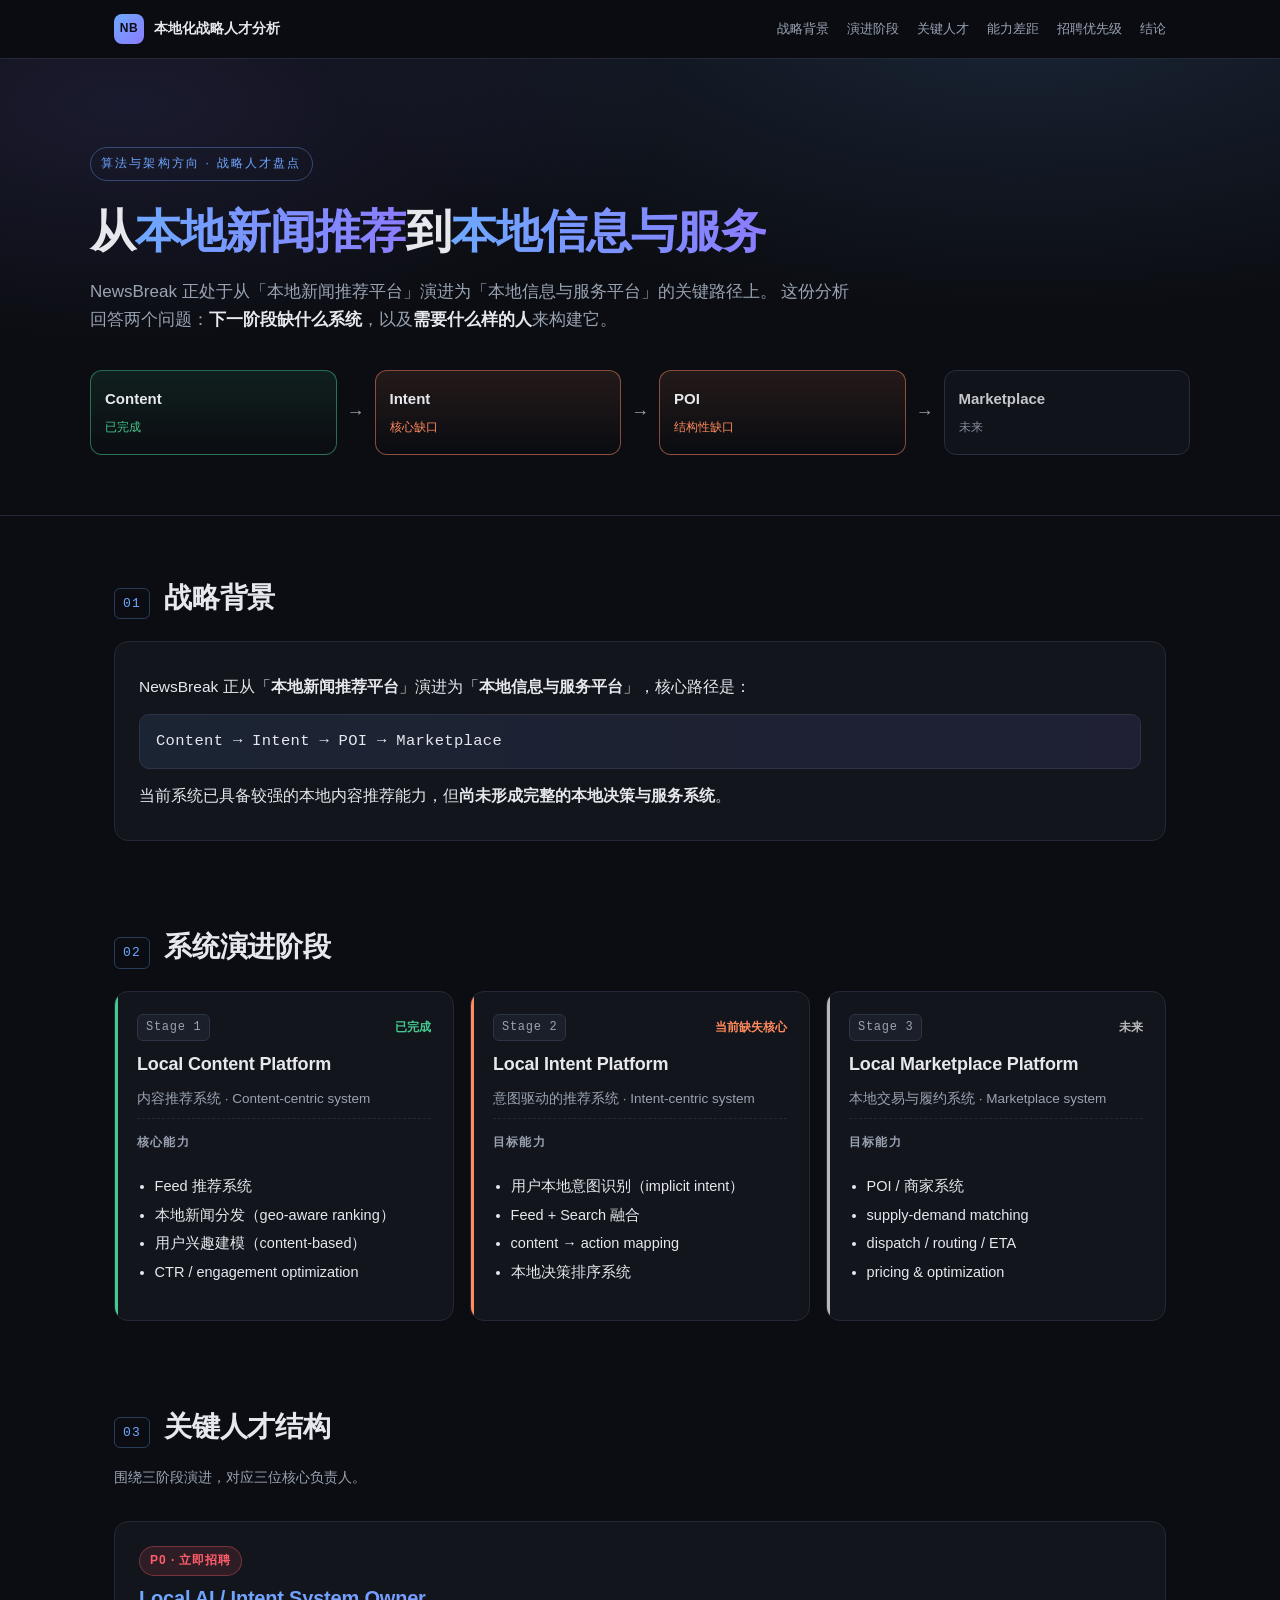
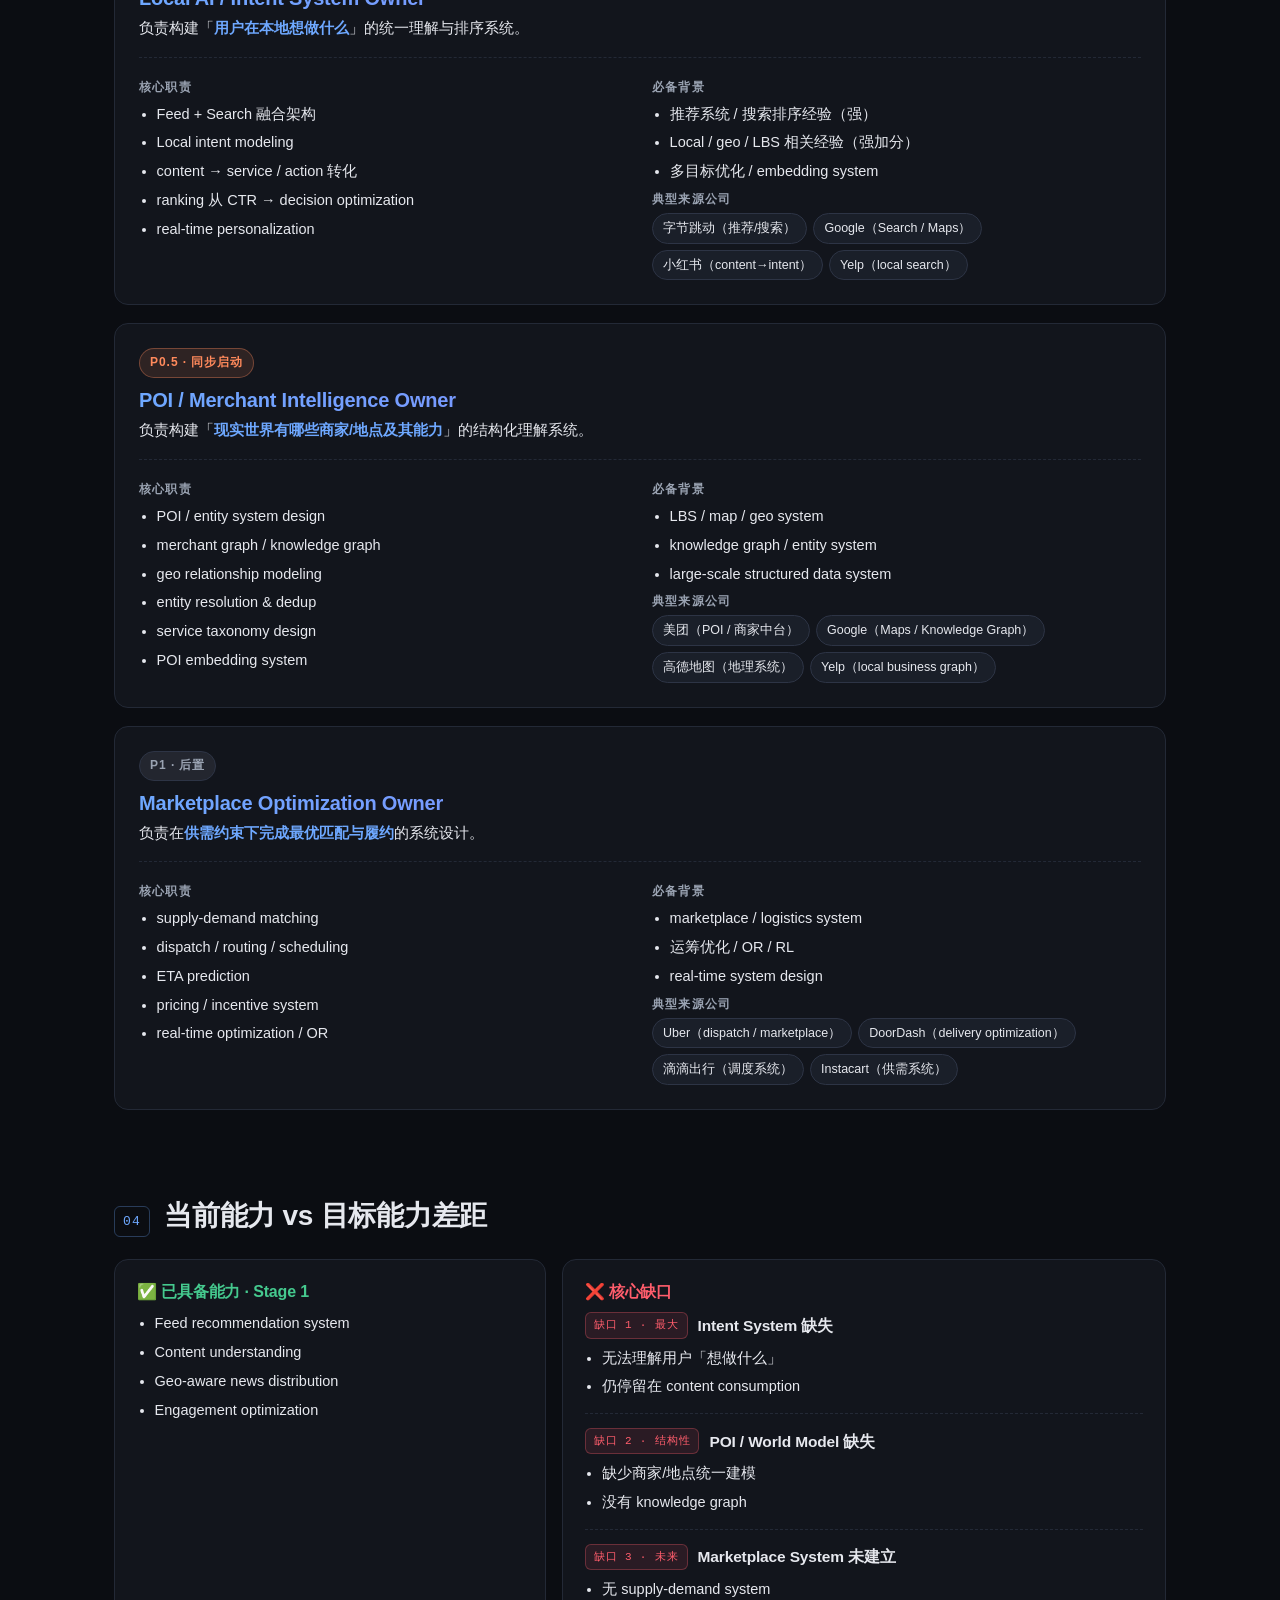
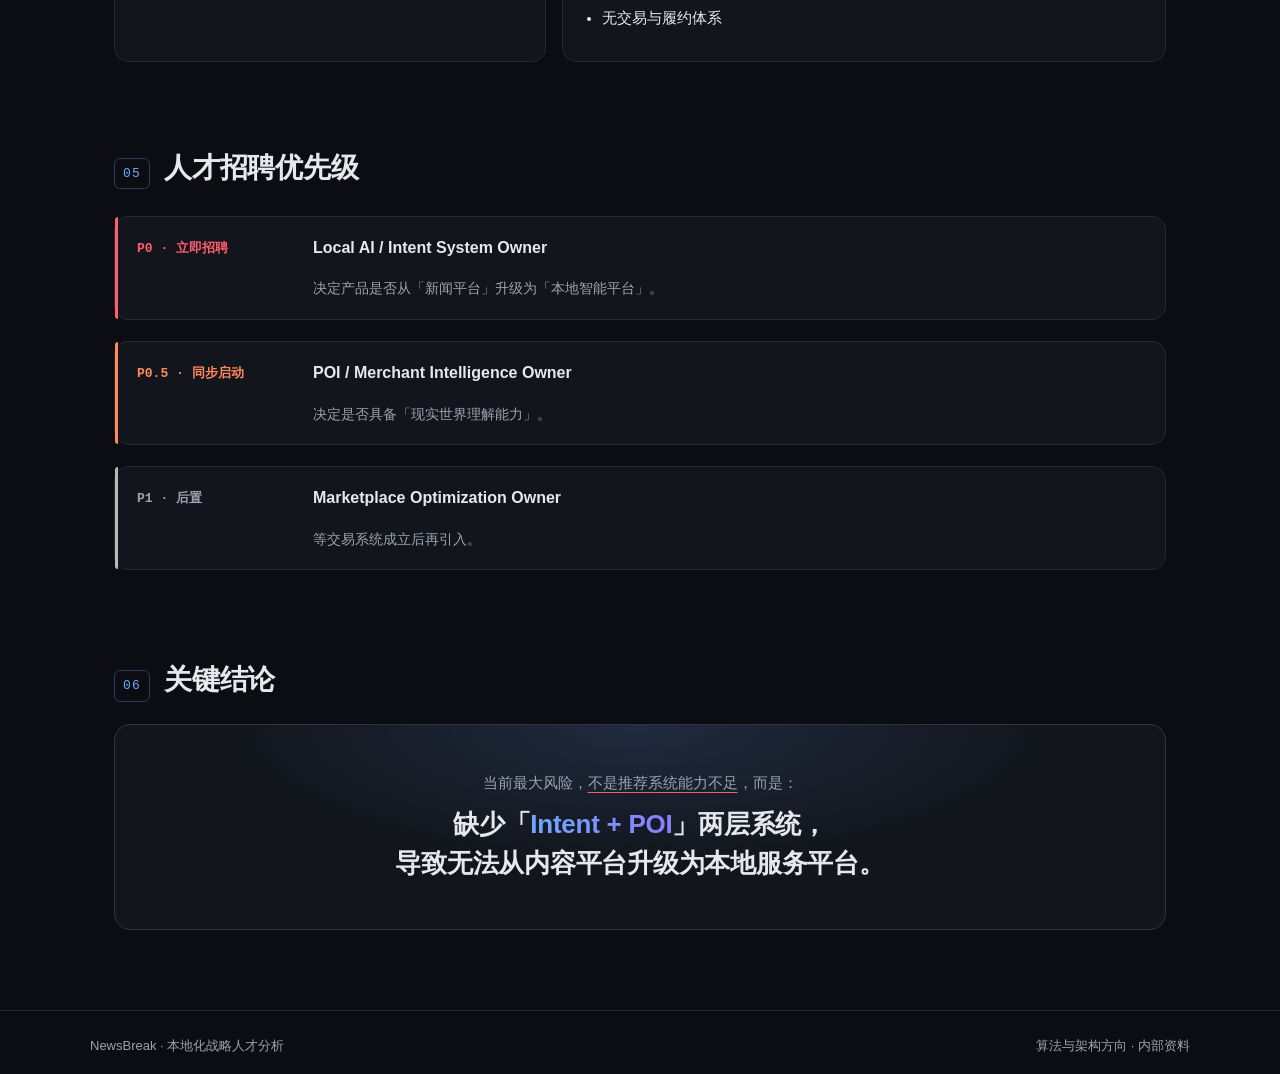
==== index.html @ 316e2579 "feat: NewsBreak 本地化战略人才分析网页 - 单页结构化展示战略背景、演进阶段、关键人才、能力差距、招聘优先级、结论 - 深色主题，响应式布局 - GitHub Actions 自动部署" ====
<!doctype html>
<html lang="zh-CN">
<head>
  <meta charset="utf-8" />
  <meta name="viewport" content="width=device-width, initial-scale=1" />
  <title>NewsBreak · 本地化战略人才分析</title>
  <meta name="description" content="NewsBreak 从本地内容平台向本地服务平台演进的战略人才分析（算法与架构方向）" />
  <link rel="stylesheet" href="./styles.css" />
</head>
<body>
  <header class="topbar">
    <div class="topbar__inner">
      <a class="brand" href="#top">
        <span class="brand__mark">NB</span>
        <span class="brand__name">本地化战略人才分析</span>
      </a>
      <nav class="nav">
        <a href="#background">战略背景</a>
        <a href="#stages">演进阶段</a>
        <a href="#roles">关键人才</a>
        <a href="#gap">能力差距</a>
        <a href="#priority">招聘优先级</a>
        <a href="#conclusion">结论</a>
      </nav>
    </div>
  </header>

  <main id="top">
    <!-- HERO -->
    <section class="hero">
      <div class="hero__inner">
        <span class="eyebrow">算法与架构方向 · 战略人才盘点</span>
        <h1>从<em>本地新闻推荐</em>到<em>本地信息与服务</em></h1>
        <p class="lede">
          NewsBreak 正处于从「本地新闻推荐平台」演进为「本地信息与服务平台」的关键路径上。
          这份分析回答两个问题：<strong>下一阶段缺什么系统</strong>，以及<strong>需要什么样的人</strong>来构建它。
        </p>

        <!-- Core path -->
        <div class="path" aria-label="核心演进路径">
          <div class="path__node done">
            <span class="path__label">Content</span>
            <span class="path__status">已完成</span>
          </div>
          <div class="path__arrow" aria-hidden="true">→</div>
          <div class="path__node gap">
            <span class="path__label">Intent</span>
            <span class="path__status">核心缺口</span>
          </div>
          <div class="path__arrow" aria-hidden="true">→</div>
          <div class="path__node gap">
            <span class="path__label">POI</span>
            <span class="path__status">结构性缺口</span>
          </div>
          <div class="path__arrow" aria-hidden="true">→</div>
          <div class="path__node future">
            <span class="path__label">Marketplace</span>
            <span class="path__status">未来</span>
          </div>
        </div>
      </div>
    </section>

    <!-- 一、战略背景 -->
    <section id="background" class="section">
      <div class="section__head">
        <span class="section__num">01</span>
        <h2>战略背景</h2>
      </div>
      <div class="card prose">
        <p>
          NewsBreak 正从「<strong>本地新闻推荐平台</strong>」演进为「<strong>本地信息与服务平台</strong>」，核心路径是：
        </p>
        <p class="callout">Content → Intent → POI → Marketplace</p>
        <p>
          当前系统已具备较强的本地内容推荐能力，但<strong>尚未形成完整的本地决策与服务系统</strong>。
        </p>
      </div>
    </section>

    <!-- 二、系统演进阶段 -->
    <section id="stages" class="section">
      <div class="section__head">
        <span class="section__num">02</span>
        <h2>系统演进阶段</h2>
      </div>

      <div class="stages">
        <article class="stage stage--done">
          <header class="stage__head">
            <span class="stage__badge">Stage 1</span>
            <span class="stage__status">已完成</span>
          </header>
          <h3>Local Content Platform</h3>
          <p class="stage__essence">内容推荐系统 · Content-centric system</p>

          <h4>核心能力</h4>
          <ul>
            <li>Feed 推荐系统</li>
            <li>本地新闻分发（geo-aware ranking）</li>
            <li>用户兴趣建模（content-based）</li>
            <li>CTR / engagement optimization</li>
          </ul>
        </article>

        <article class="stage stage--gap">
          <header class="stage__head">
            <span class="stage__badge">Stage 2</span>
            <span class="stage__status">当前缺失核心</span>
          </header>
          <h3>Local Intent Platform</h3>
          <p class="stage__essence">意图驱动的推荐系统 · Intent-centric system</p>

          <h4>目标能力</h4>
          <ul>
            <li>用户本地意图识别（implicit intent）</li>
            <li>Feed + Search 融合</li>
            <li>content → action mapping</li>
            <li>本地决策排序系统</li>
          </ul>
        </article>

        <article class="stage stage--future">
          <header class="stage__head">
            <span class="stage__badge">Stage 3</span>
            <span class="stage__status">未来</span>
          </header>
          <h3>Local Marketplace Platform</h3>
          <p class="stage__essence">本地交易与履约系统 · Marketplace system</p>

          <h4>目标能力</h4>
          <ul>
            <li>POI / 商家系统</li>
            <li>supply-demand matching</li>
            <li>dispatch / routing / ETA</li>
            <li>pricing & optimization</li>
          </ul>
        </article>
      </div>
    </section>

    <!-- 三、关键人才结构 -->
    <section id="roles" class="section">
      <div class="section__head">
        <span class="section__num">03</span>
        <h2>关键人才结构</h2>
        <p class="section__sub">围绕三阶段演进，对应三位核心负责人。</p>
      </div>

      <div class="roles">
        <!-- Role 1 -->
        <article class="role">
          <header class="role__head">
            <span class="role__tier tier-p0">P0 · 立即招聘</span>
            <h3>Local AI / Intent System Owner</h3>
            <p class="role__oneliner">
              负责构建「<strong>用户在本地想做什么</strong>」的统一理解与排序系统。
            </p>
          </header>

          <div class="role__body">
            <div class="role__col">
              <h4>核心职责</h4>
              <ul>
                <li>Feed + Search 融合架构</li>
                <li>Local intent modeling</li>
                <li>content → service / action 转化</li>
                <li>ranking 从 CTR → decision optimization</li>
                <li>real-time personalization</li>
              </ul>
            </div>
            <div class="role__col">
              <h4>必备背景</h4>
              <ul>
                <li>推荐系统 / 搜索排序经验（强）</li>
                <li>Local / geo / LBS 相关经验（强加分）</li>
                <li>多目标优化 / embedding system</li>
              </ul>

              <h4>典型来源公司</h4>
              <div class="chips">
                <span class="chip">字节跳动（推荐/搜索）</span>
                <span class="chip">Google（Search / Maps）</span>
                <span class="chip">小红书（content→intent）</span>
                <span class="chip">Yelp（local search）</span>
              </div>
            </div>
          </div>
        </article>

        <!-- Role 2 -->
        <article class="role">
          <header class="role__head">
            <span class="role__tier tier-p05">P0.5 · 同步启动</span>
            <h3>POI / Merchant Intelligence Owner</h3>
            <p class="role__oneliner">
              负责构建「<strong>现实世界有哪些商家/地点及其能力</strong>」的结构化理解系统。
            </p>
          </header>

          <div class="role__body">
            <div class="role__col">
              <h4>核心职责</h4>
              <ul>
                <li>POI / entity system design</li>
                <li>merchant graph / knowledge graph</li>
                <li>geo relationship modeling</li>
                <li>entity resolution & dedup</li>
                <li>service taxonomy design</li>
                <li>POI embedding system</li>
              </ul>
            </div>
            <div class="role__col">
              <h4>必备背景</h4>
              <ul>
                <li>LBS / map / geo system</li>
                <li>knowledge graph / entity system</li>
                <li>large-scale structured data system</li>
              </ul>

              <h4>典型来源公司</h4>
              <div class="chips">
                <span class="chip">美团（POI / 商家中台）</span>
                <span class="chip">Google（Maps / Knowledge Graph）</span>
                <span class="chip">高德地图（地理系统）</span>
                <span class="chip">Yelp（local business graph）</span>
              </div>
            </div>
          </div>
        </article>

        <!-- Role 3 -->
        <article class="role">
          <header class="role__head">
            <span class="role__tier tier-p1">P1 · 后置</span>
            <h3>Marketplace Optimization Owner</h3>
            <p class="role__oneliner">
              负责在<strong>供需约束下完成最优匹配与履约</strong>的系统设计。
            </p>
          </header>

          <div class="role__body">
            <div class="role__col">
              <h4>核心职责</h4>
              <ul>
                <li>supply-demand matching</li>
                <li>dispatch / routing / scheduling</li>
                <li>ETA prediction</li>
                <li>pricing / incentive system</li>
                <li>real-time optimization / OR</li>
              </ul>
            </div>
            <div class="role__col">
              <h4>必备背景</h4>
              <ul>
                <li>marketplace / logistics system</li>
                <li>运筹优化 / OR / RL</li>
                <li>real-time system design</li>
              </ul>

              <h4>典型来源公司</h4>
              <div class="chips">
                <span class="chip">Uber（dispatch / marketplace）</span>
                <span class="chip">DoorDash（delivery optimization）</span>
                <span class="chip">滴滴出行（调度系统）</span>
                <span class="chip">Instacart（供需系统）</span>
              </div>
            </div>
          </div>
        </article>
      </div>
    </section>

    <!-- 四、能力差距 -->
    <section id="gap" class="section">
      <div class="section__head">
        <span class="section__num">04</span>
        <h2>当前能力 vs 目标能力差距</h2>
      </div>

      <div class="gap-grid">
        <div class="gap-col gap-col--have">
          <h3>✅ 已具备能力 · Stage 1</h3>
          <ul>
            <li>Feed recommendation system</li>
            <li>Content understanding</li>
            <li>Geo-aware news distribution</li>
            <li>Engagement optimization</li>
          </ul>
        </div>

        <div class="gap-col gap-col--miss">
          <h3>❌ 核心缺口</h3>

          <div class="miss">
            <header class="miss__head">
              <span class="miss__tag">缺口 1 · 最大</span>
              <h4>Intent System 缺失</h4>
            </header>
            <ul>
              <li>无法理解用户「想做什么」</li>
              <li>仍停留在 content consumption</li>
            </ul>
          </div>

          <div class="miss">
            <header class="miss__head">
              <span class="miss__tag">缺口 2 · 结构性</span>
              <h4>POI / World Model 缺失</h4>
            </header>
            <ul>
              <li>缺少商家/地点统一建模</li>
              <li>没有 knowledge graph</li>
            </ul>
          </div>

          <div class="miss">
            <header class="miss__head">
              <span class="miss__tag">缺口 3 · 未来</span>
              <h4>Marketplace System 未建立</h4>
            </header>
            <ul>
              <li>无 supply-demand system</li>
              <li>无交易与履约体系</li>
            </ul>
          </div>
        </div>
      </div>
    </section>

    <!-- 五、招聘优先级 -->
    <section id="priority" class="section">
      <div class="section__head">
        <span class="section__num">05</span>
        <h2>人才招聘优先级</h2>
      </div>

      <ol class="priority">
        <li class="priority__item priority--p0">
          <div class="priority__tier">P0 · 立即招聘</div>
          <div class="priority__role">Local AI / Intent System Owner</div>
          <div class="priority__why">
            决定产品是否从「新闻平台」升级为「本地智能平台」。
          </div>
        </li>
        <li class="priority__item priority--p05">
          <div class="priority__tier">P0.5 · 同步启动</div>
          <div class="priority__role">POI / Merchant Intelligence Owner</div>
          <div class="priority__why">
            决定是否具备「现实世界理解能力」。
          </div>
        </li>
        <li class="priority__item priority--p1">
          <div class="priority__tier">P1 · 后置</div>
          <div class="priority__role">Marketplace Optimization Owner</div>
          <div class="priority__why">
            等交易系统成立后再引入。
          </div>
        </li>
      </ol>
    </section>

    <!-- 六、结论 -->
    <section id="conclusion" class="section">
      <div class="section__head">
        <span class="section__num">06</span>
        <h2>关键结论</h2>
      </div>

      <div class="conclusion">
        <p class="conclusion__lede">当前最大风险，<u>不是推荐系统能力不足</u>，而是：</p>
        <p class="conclusion__core">
          缺少「<strong>Intent + POI</strong>」两层系统，<br />
          导致无法从内容平台升级为本地服务平台。
        </p>
      </div>
    </section>
  </main>

  <footer class="footer">
    <div class="footer__inner">
      <span>NewsBreak · 本地化战略人才分析</span>
      <span class="footer__meta">算法与架构方向 · 内部资料</span>
    </div>
  </footer>
</body>
</html>
---- styles.css ----
/* ---------- Reset & base ---------- */
*, *::before, *::after { box-sizing: border-box; }
html { scroll-behavior: smooth; }
body {
  margin: 0;
  font-family: -apple-system, BlinkMacSystemFont, "PingFang SC", "Hiragino Sans GB",
               "Microsoft YaHei", "Segoe UI", Roboto, Helvetica, Arial, sans-serif;
  font-size: 16px;
  line-height: 1.65;
  color: #e6e8ee;
  background: #0b0d12;
  -webkit-font-smoothing: antialiased;
  text-rendering: optimizeLegibility;
}
img { max-width: 100%; }
a { color: inherit; text-decoration: none; }
ul { padding-left: 1.1rem; margin: 0.5rem 0; }
li { margin: 0.3rem 0; }
h1, h2, h3, h4 { margin: 0; line-height: 1.25; font-weight: 600; letter-spacing: -0.01em; }
p { margin: 0.6rem 0; }

:root {
  --bg: #0b0d12;
  --bg-elev: #12151c;
  --bg-elev-2: #1a1f29;
  --border: #232936;
  --border-strong: #2d3445;
  --text: #e6e8ee;
  --muted: #9aa3b2;
  --accent: #6ea8ff;       /* blue */
  --accent-2: #8b7cff;     /* purple */
  --done: #45c98e;         /* green */
  --gap: #ff8a5c;          /* orange */
  --future: #b8b8b8;       /* gray */
  --danger: #ff5d6c;
  --maxw: 1100px;
}

/* ---------- Top bar ---------- */
.topbar {
  position: sticky; top: 0; z-index: 50;
  background: rgba(11,13,18,0.85);
  backdrop-filter: saturate(160%) blur(10px);
  -webkit-backdrop-filter: saturate(160%) blur(10px);
  border-bottom: 1px solid var(--border);
}
.topbar__inner {
  max-width: var(--maxw);
  margin: 0 auto;
  padding: 14px 24px;
  display: flex; align-items: center; justify-content: space-between;
  gap: 16px;
}
.brand { display: flex; align-items: center; gap: 10px; }
.brand__mark {
  display: inline-flex; align-items: center; justify-content: center;
  width: 30px; height: 30px;
  border-radius: 8px;
  background: linear-gradient(135deg, var(--accent), var(--accent-2));
  color: #0b0d12;
  font-weight: 800; font-size: 12px;
  letter-spacing: 0.04em;
}
.brand__name { font-weight: 600; font-size: 14px; }
.nav { display: flex; gap: 18px; flex-wrap: wrap; }
.nav a {
  font-size: 13px; color: var(--muted);
  transition: color 0.15s ease;
}
.nav a:hover { color: var(--text); }

/* ---------- Hero ---------- */
.hero {
  position: relative;
  padding: 88px 24px 56px;
  background:
    radial-gradient(1200px 500px at 80% -10%, rgba(110,168,255,0.15), transparent 60%),
    radial-gradient(900px 400px at 10% 10%, rgba(139,124,255,0.12), transparent 60%);
  border-bottom: 1px solid var(--border);
}
.hero__inner { max-width: var(--maxw); margin: 0 auto; }
.eyebrow {
  display: inline-block;
  font-size: 12px; letter-spacing: 0.18em; text-transform: uppercase;
  color: var(--accent);
  padding: 6px 10px;
  border: 1px solid rgba(110,168,255,0.35);
  border-radius: 999px;
  margin-bottom: 22px;
}
.hero h1 {
  font-size: clamp(28px, 4.2vw, 46px);
  font-weight: 700;
  letter-spacing: -0.02em;
  margin-bottom: 18px;
}
.hero h1 em {
  font-style: normal;
  background: linear-gradient(90deg, var(--accent), var(--accent-2));
  -webkit-background-clip: text;
  background-clip: text;
  color: transparent;
}
.lede {
  font-size: 17px; color: var(--muted); max-width: 760px;
}
.lede strong { color: var(--text); font-weight: 600; }

/* path */
.path {
  margin-top: 36px;
  display: flex; align-items: stretch; gap: 8px;
  overflow-x: auto;
  padding-bottom: 4px;
}
.path__node {
  flex: 1 1 0; min-width: 130px;
  padding: 16px 14px;
  border-radius: 12px;
  border: 1px solid var(--border-strong);
  background: var(--bg-elev);
  display: flex; flex-direction: column; gap: 6px;
}
.path__node .path__label { font-weight: 600; font-size: 15px; }
.path__node .path__status { font-size: 12px; color: var(--muted); }
.path__node.done {
  border-color: rgba(69,201,142,0.5);
  background: linear-gradient(180deg, rgba(69,201,142,0.10), transparent);
}
.path__node.done .path__status { color: var(--done); }
.path__node.gap {
  border-color: rgba(255,138,92,0.5);
  background: linear-gradient(180deg, rgba(255,138,92,0.10), transparent);
}
.path__node.gap .path__status { color: var(--gap); }
.path__node.future {
  border-color: var(--border-strong);
  opacity: 0.85;
}
.path__arrow {
  align-self: center;
  color: var(--muted); font-size: 18px;
  padding: 0 2px;
}

/* ---------- Section shell ---------- */
.section {
  max-width: var(--maxw);
  margin: 0 auto;
  padding: 64px 24px 24px;
}
.section__head {
  display: flex; align-items: baseline; gap: 14px;
  margin-bottom: 22px;
  flex-wrap: wrap;
}
.section__num {
  font-family: ui-monospace, SFMono-Regular, Menlo, monospace;
  font-size: 13px;
  color: var(--accent);
  letter-spacing: 0.1em;
  padding: 4px 8px;
  border: 1px solid rgba(110,168,255,0.3);
  border-radius: 6px;
}
.section h2 {
  font-size: clamp(22px, 2.6vw, 28px);
}
.section__sub {
  width: 100%;
  color: var(--muted);
  font-size: 14px;
  margin-top: 4px;
}

/* ---------- Card ---------- */
.card {
  background: var(--bg-elev);
  border: 1px solid var(--border);
  border-radius: 14px;
  padding: 22px 24px;
}
.prose p { font-size: 15.5px; }
.prose strong { color: var(--text); }
.callout {
  font-family: ui-monospace, SFMono-Regular, Menlo, monospace;
  font-size: 16px;
  background: linear-gradient(90deg, rgba(110,168,255,0.10), rgba(139,124,255,0.10));
  border: 1px solid var(--border-strong);
  color: var(--text);
  padding: 14px 16px;
  border-radius: 10px;
  margin: 14px 0;
  letter-spacing: 0.02em;
}

/* ---------- Stages ---------- */
.stages {
  display: grid;
  grid-template-columns: repeat(3, 1fr);
  gap: 16px;
}
.stage {
  background: var(--bg-elev);
  border: 1px solid var(--border);
  border-radius: 14px;
  padding: 22px;
  display: flex; flex-direction: column; gap: 12px;
  position: relative;
  overflow: hidden;
}
.stage::before {
  content: ""; position: absolute; left: 0; top: 0; bottom: 0; width: 3px;
  background: var(--border-strong);
}
.stage--done::before { background: var(--done); }
.stage--gap::before  { background: var(--gap); }
.stage--future::before { background: var(--future); }

.stage__head {
  display: flex; justify-content: space-between; align-items: center;
}
.stage__badge {
  font-size: 12px;
  font-family: ui-monospace, SFMono-Regular, Menlo, monospace;
  padding: 3px 8px;
  border-radius: 6px;
  background: var(--bg-elev-2);
  border: 1px solid var(--border-strong);
  color: var(--muted);
  letter-spacing: 0.06em;
}
.stage__status {
  font-size: 12px; font-weight: 600;
}
.stage--done .stage__status   { color: var(--done); }
.stage--gap  .stage__status   { color: var(--gap); }
.stage--future .stage__status { color: var(--future); }

.stage h3 { font-size: 18px; }
.stage__essence {
  color: var(--muted); font-size: 13.5px; margin: 0;
  padding-bottom: 8px;
  border-bottom: 1px dashed var(--border);
}
.stage h4 {
  font-size: 12px; text-transform: uppercase; letter-spacing: 0.1em;
  color: var(--muted); margin-top: 4px;
}
.stage ul { font-size: 14.5px; }

/* ---------- Roles ---------- */
.roles { display: flex; flex-direction: column; gap: 18px; }
.role {
  background: var(--bg-elev);
  border: 1px solid var(--border);
  border-radius: 14px;
  padding: 24px;
}
.role__head { margin-bottom: 16px; }
.role__tier {
  display: inline-block;
  font-size: 12px; letter-spacing: 0.08em;
  padding: 4px 10px;
  border-radius: 999px;
  font-weight: 600;
  margin-bottom: 10px;
}
.tier-p0  { background: rgba(255,93,108,0.12); color: var(--danger); border: 1px solid rgba(255,93,108,0.35); }
.tier-p05 { background: rgba(255,138,92,0.12); color: var(--gap); border: 1px solid rgba(255,138,92,0.35); }
.tier-p1  { background: rgba(154,163,178,0.12); color: var(--muted); border: 1px solid var(--border-strong); }

.role h3 {
  font-size: 20px;
  background: linear-gradient(90deg, var(--accent), var(--accent-2));
  -webkit-background-clip: text;
  background-clip: text;
  color: transparent;
  margin-bottom: 6px;
}
.role__oneliner { color: var(--text); font-size: 14.5px; margin: 0; }
.role__oneliner strong { color: var(--accent); }
.role__body {
  display: grid;
  grid-template-columns: 1fr 1fr;
  gap: 24px;
  margin-top: 14px;
  padding-top: 16px;
  border-top: 1px dashed var(--border);
}
.role__col h4 {
  font-size: 12px; text-transform: uppercase; letter-spacing: 0.1em;
  color: var(--muted);
  margin: 6px 0 6px;
}
.role__col h4 + h4 { margin-top: 16px; }
.role__col ul { font-size: 14.5px; }
.chips { display: flex; flex-wrap: wrap; gap: 6px; margin-top: 4px; }
.chip {
  font-size: 12.5px;
  padding: 4px 10px;
  border-radius: 999px;
  background: var(--bg-elev-2);
  border: 1px solid var(--border-strong);
  color: var(--text);
}

/* ---------- Gap ---------- */
.gap-grid {
  display: grid;
  grid-template-columns: 1fr 1.4fr;
  gap: 16px;
}
.gap-col {
  background: var(--bg-elev);
  border: 1px solid var(--border);
  border-radius: 14px;
  padding: 22px;
}
.gap-col h3 { font-size: 16px; margin-bottom: 10px; }
.gap-col--have h3 { color: var(--done); }
.gap-col--miss h3 { color: var(--danger); }
.gap-col ul { font-size: 14.5px; }

.miss + .miss { margin-top: 14px; padding-top: 14px; border-top: 1px dashed var(--border); }
.miss__head { display: flex; align-items: center; gap: 10px; margin-bottom: 4px; }
.miss__tag {
  font-size: 11px; letter-spacing: 0.08em;
  padding: 3px 8px;
  border-radius: 6px;
  background: rgba(255,93,108,0.10);
  color: var(--danger);
  border: 1px solid rgba(255,93,108,0.3);
  font-family: ui-monospace, SFMono-Regular, Menlo, monospace;
}
.miss h4 { font-size: 15.5px; }

/* ---------- Priority ---------- */
.priority {
  list-style: none;
  padding: 0; margin: 0;
  display: flex; flex-direction: column; gap: 12px;
}
.priority__item {
  background: var(--bg-elev);
  border: 1px solid var(--border);
  border-radius: 14px;
  padding: 18px 22px;
  display: grid;
  grid-template-columns: 160px 1fr;
  gap: 16px;
  align-items: center;
  position: relative;
}
.priority__item::before {
  content: ""; position: absolute; left: 0; top: 0; bottom: 0; width: 3px;
  border-radius: 14px 0 0 14px;
}
.priority--p0::before  { background: var(--danger); }
.priority--p05::before { background: var(--gap); }
.priority--p1::before  { background: var(--future); }

.priority__tier {
  font-family: ui-monospace, SFMono-Regular, Menlo, monospace;
  font-size: 13px;
  font-weight: 600;
}
.priority--p0  .priority__tier { color: var(--danger); }
.priority--p05 .priority__tier { color: var(--gap); }
.priority--p1  .priority__tier { color: var(--muted); }

.priority__role { font-size: 16px; font-weight: 600; }
.priority__why { font-size: 14px; color: var(--muted); grid-column: 2 / -1; }

/* ---------- Conclusion ---------- */
.conclusion {
  position: relative;
  background:
    radial-gradient(600px 200px at 50% 0%, rgba(110,168,255,0.15), transparent 70%),
    var(--bg-elev);
  border: 1px solid var(--border-strong);
  border-radius: 16px;
  padding: 36px 28px;
  text-align: center;
}
.conclusion__lede { color: var(--muted); font-size: 15px; }
.conclusion__lede u { text-decoration-color: var(--danger); text-underline-offset: 4px; }
.conclusion__core {
  font-size: clamp(20px, 2.6vw, 26px);
  font-weight: 700;
  line-height: 1.5;
  margin-top: 10px;
  letter-spacing: -0.01em;
}
.conclusion__core strong {
  background: linear-gradient(90deg, var(--accent), var(--accent-2));
  -webkit-background-clip: text;
  background-clip: text;
  color: transparent;
}

/* ---------- Footer ---------- */
.footer {
  border-top: 1px solid var(--border);
  margin-top: 56px;
  padding: 24px;
  color: var(--muted);
  font-size: 13px;
}
.footer__inner {
  max-width: var(--maxw); margin: 0 auto;
  display: flex; justify-content: space-between; flex-wrap: wrap; gap: 10px;
}

/* ---------- Responsive ---------- */
@media (max-width: 900px) {
  .stages { grid-template-columns: 1fr; }
  .role__body { grid-template-columns: 1fr; }
  .gap-grid { grid-template-columns: 1fr; }
  .priority__item { grid-template-columns: 1fr; }
  .priority__why { grid-column: 1 / -1; }
  .nav { display: none; }
  .hero { padding-top: 56px; }
}

@media (max-width: 600px) {
  .topbar__inner { padding: 12px 16px; }
  .hero { padding-left: 16px; padding-right: 16px; }
  .section { padding-left: 16px; padding-right: 16px; }
  .path { gap: 6px; }
  .path__node { min-width: 110px; padding: 12px 10px; }
  .path__arrow { font-size: 14px; }
}
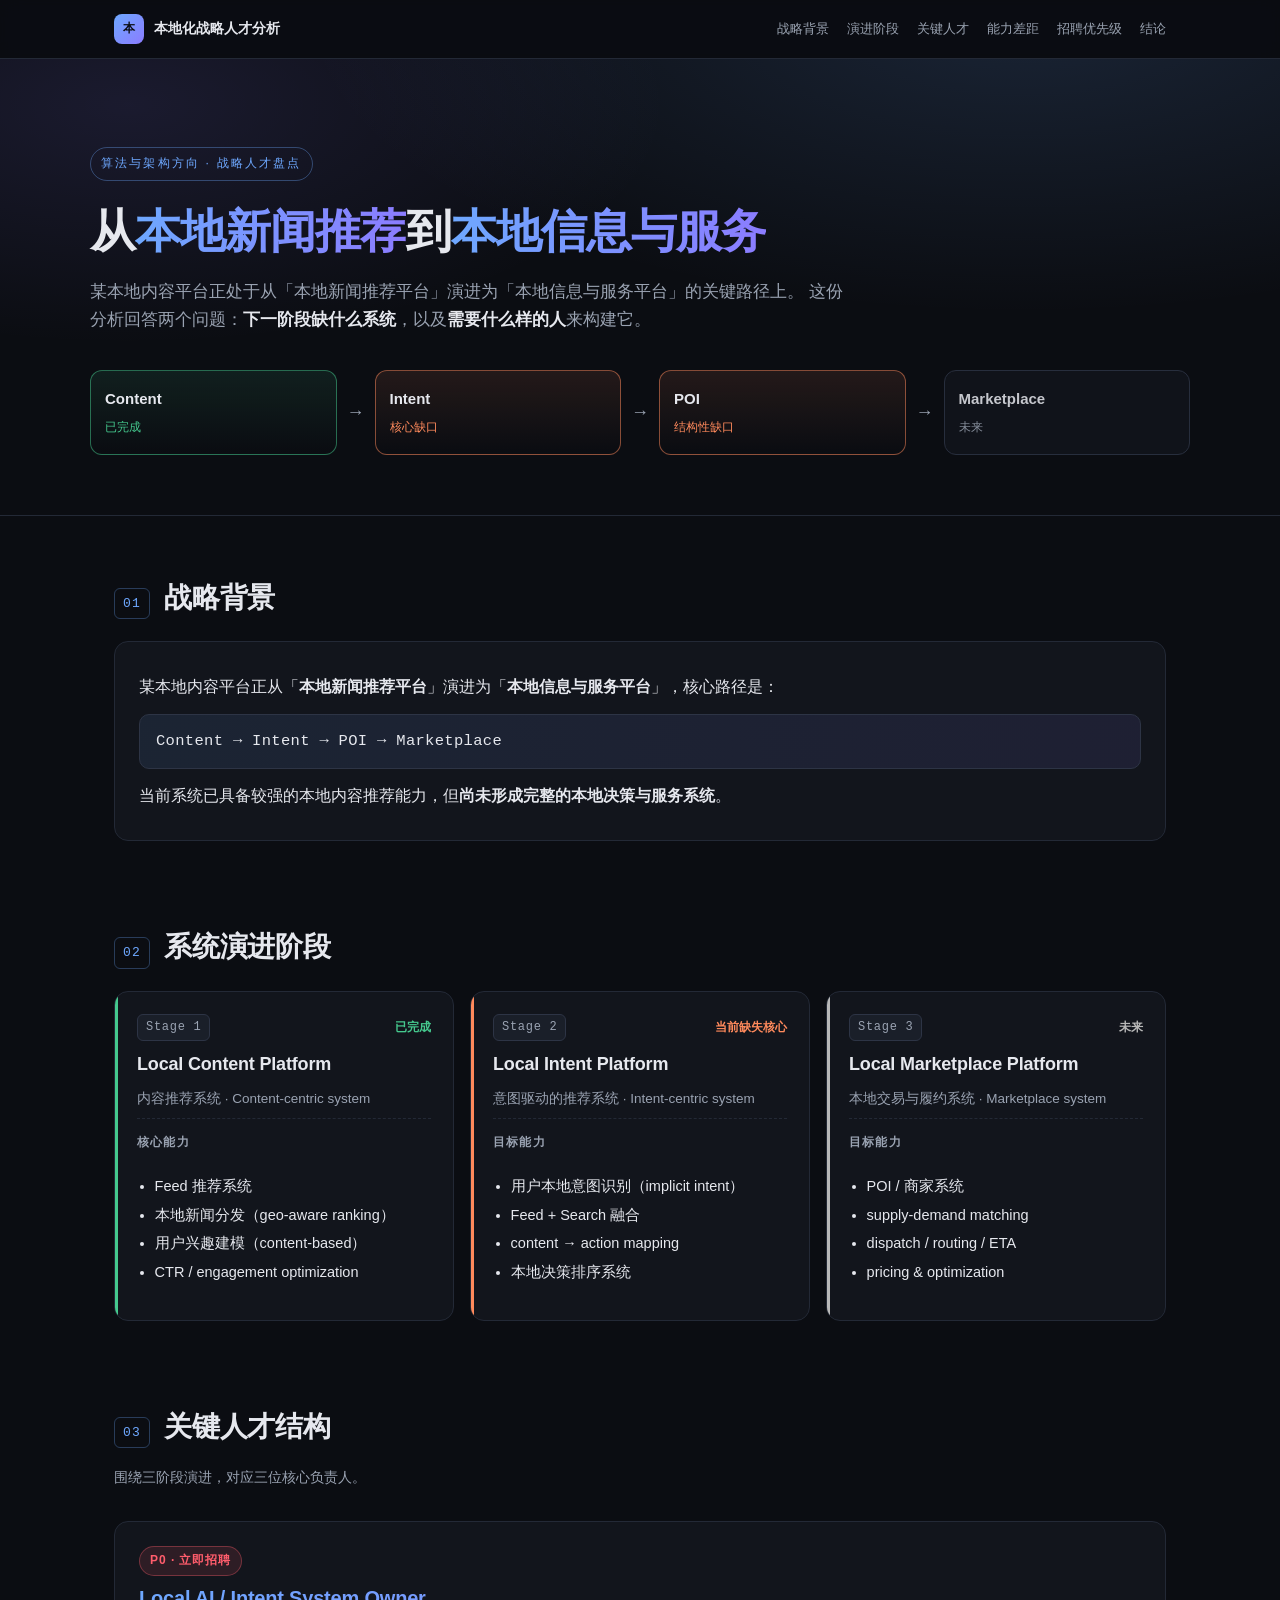
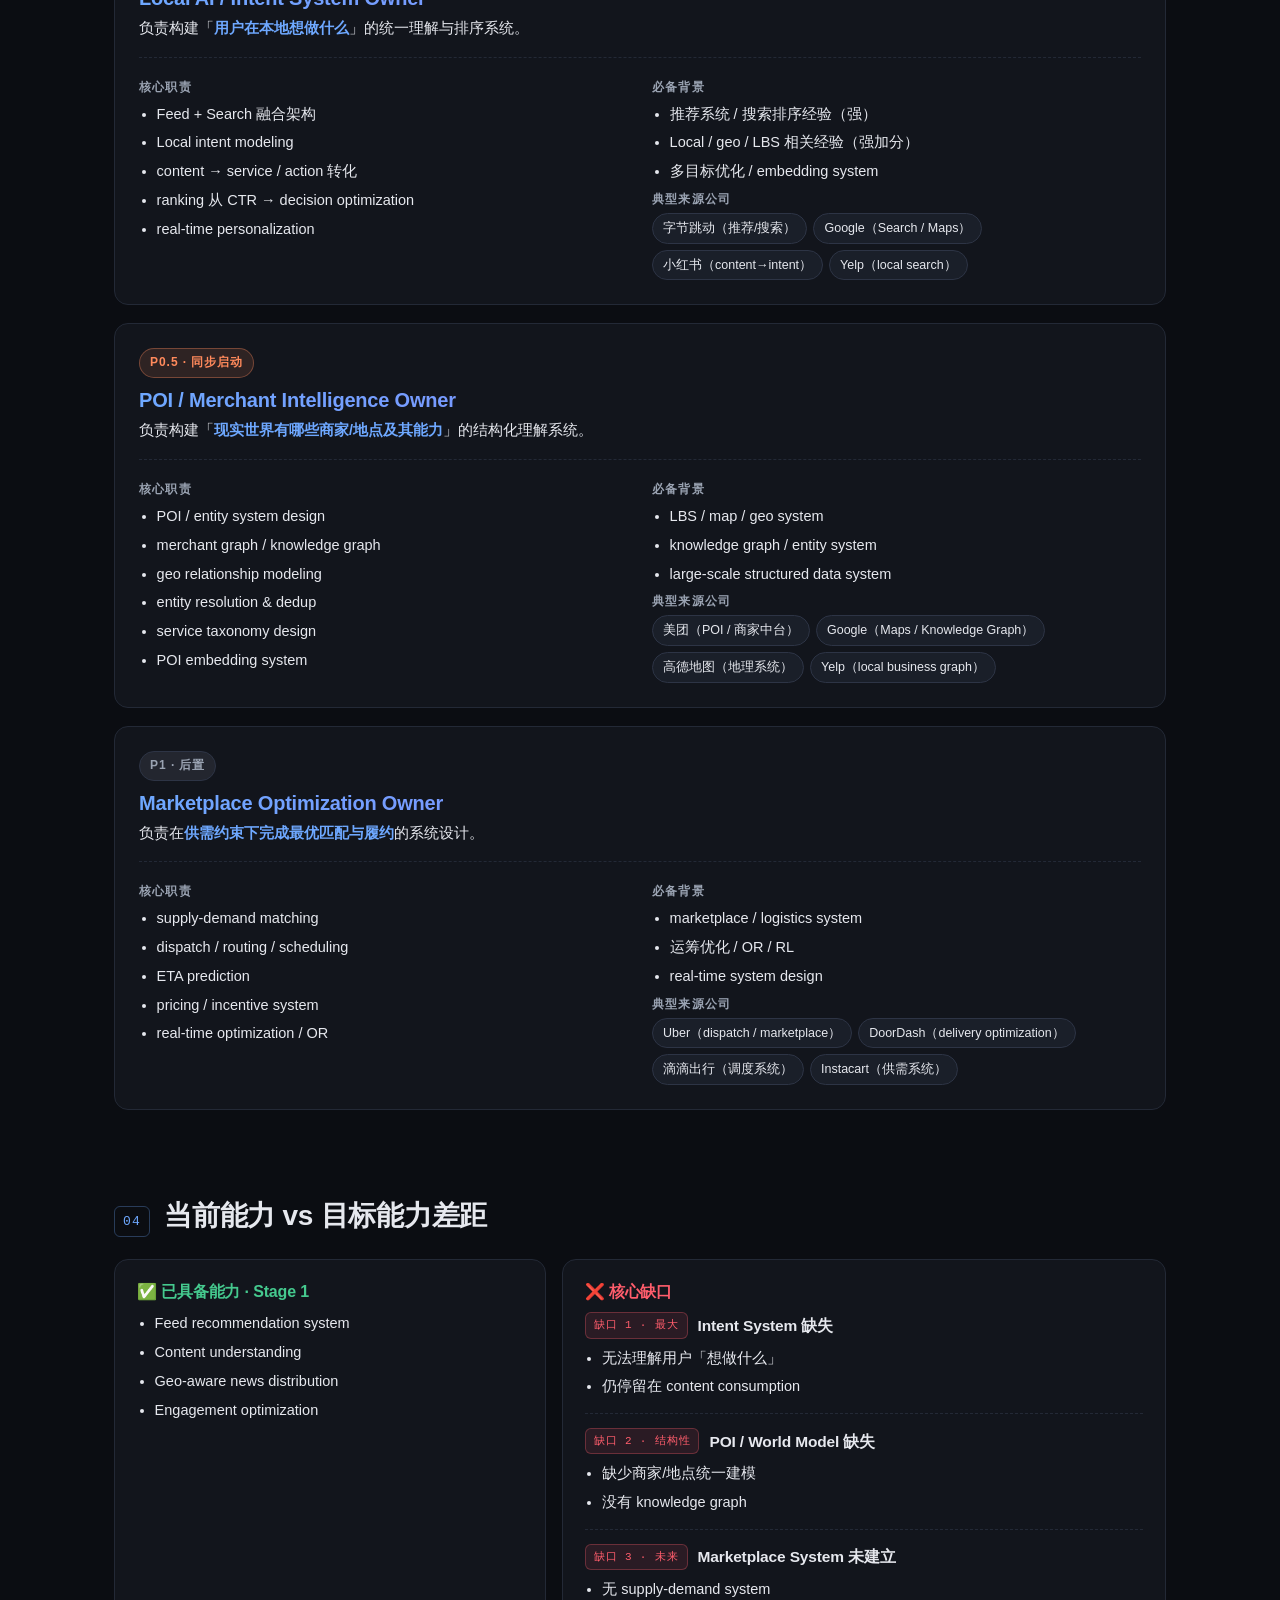
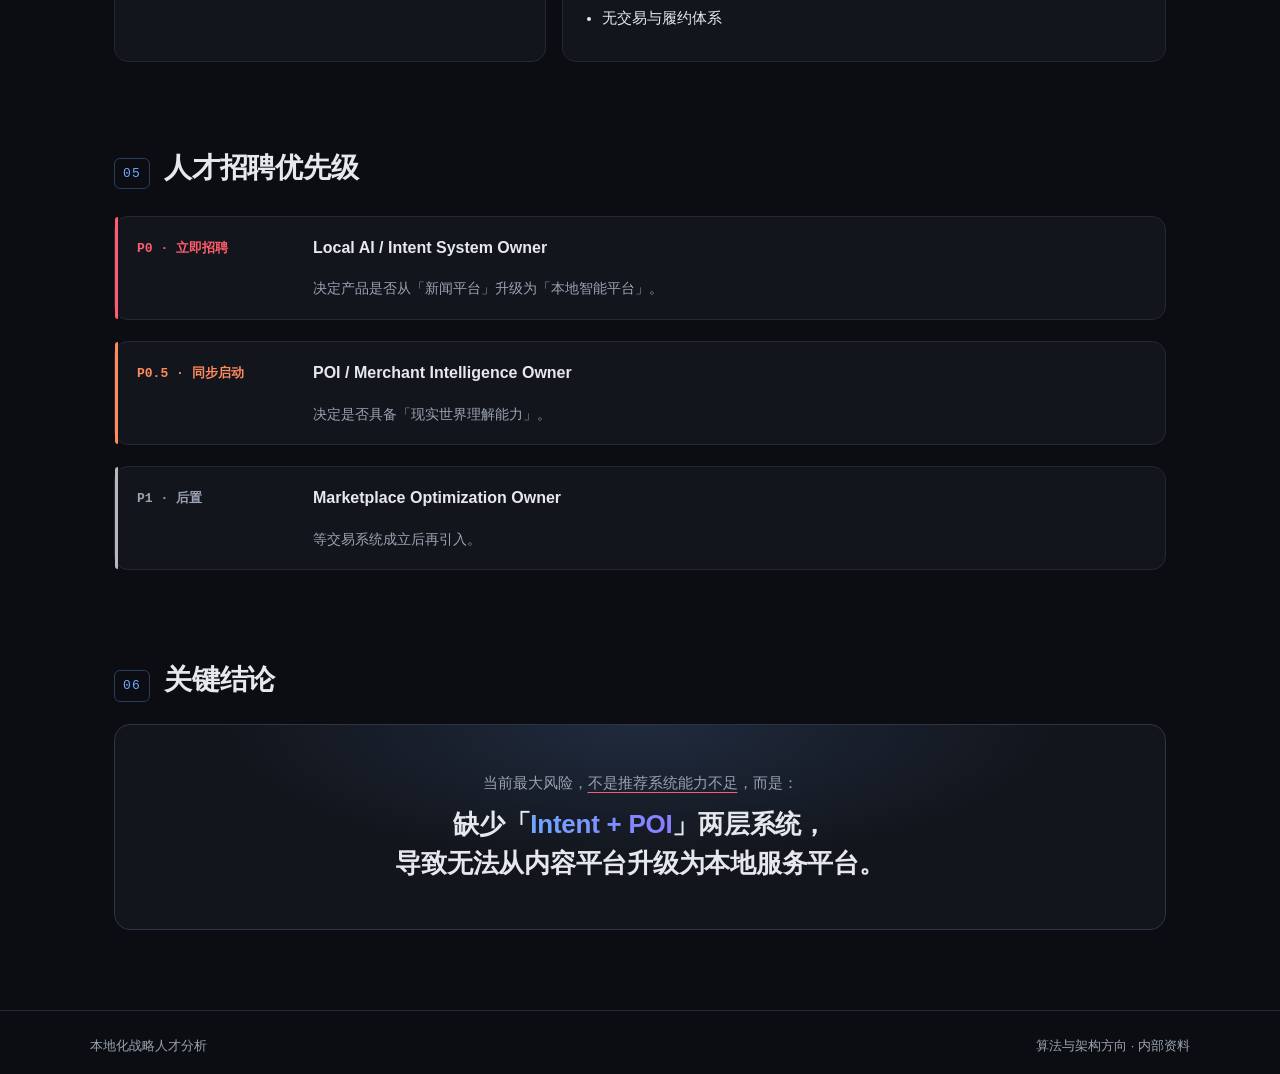
==== commit e8c8d8aa: "chore: 脱敏 — 移除公司名引用 Co-Authored-By: Claude Opus 4.7 (1M context) <noreply@anthropic.com>" ====
--- a/index.html
+++ b/index.html
@@ -3,15 +3,15 @@
 <head>
   <meta charset="utf-8" />
   <meta name="viewport" content="width=device-width, initial-scale=1" />
-  <title>NewsBreak · 本地化战略人才分析</title>
-  <meta name="description" content="NewsBreak 从本地内容平台向本地服务平台演进的战略人才分析（算法与架构方向）" />
+  <title>本地化战略人才分析</title>
+  <meta name="description" content="本地内容平台向本地服务平台演进的战略人才分析（算法与架构方向）" />
   <link rel="stylesheet" href="./styles.css" />
 </head>
 <body>
   <header class="topbar">
     <div class="topbar__inner">
       <a class="brand" href="#top">
-        <span class="brand__mark">NB</span>
+        <span class="brand__mark">本</span>
         <span class="brand__name">本地化战略人才分析</span>
       </a>
       <nav class="nav">
@@ -32,7 +32,7 @@
         <span class="eyebrow">算法与架构方向 · 战略人才盘点</span>
         <h1>从<em>本地新闻推荐</em>到<em>本地信息与服务</em></h1>
         <p class="lede">
-          NewsBreak 正处于从「本地新闻推荐平台」演进为「本地信息与服务平台」的关键路径上。
+          某本地内容平台正处于从「本地新闻推荐平台」演进为「本地信息与服务平台」的关键路径上。
           这份分析回答两个问题：<strong>下一阶段缺什么系统</strong>，以及<strong>需要什么样的人</strong>来构建它。
         </p>
 
@@ -69,7 +69,7 @@
       </div>
       <div class="card prose">
         <p>
-          NewsBreak 正从「<strong>本地新闻推荐平台</strong>」演进为「<strong>本地信息与服务平台</strong>」，核心路径是：
+          某本地内容平台正从「<strong>本地新闻推荐平台</strong>」演进为「<strong>本地信息与服务平台</strong>」，核心路径是：
         </p>
         <p class="callout">Content → Intent → POI → Marketplace</p>
         <p>
@@ -379,7 +379,7 @@
 
   <footer class="footer">
     <div class="footer__inner">
-      <span>NewsBreak · 本地化战略人才分析</span>
+      <span>本地化战略人才分析</span>
       <span class="footer__meta">算法与架构方向 · 内部资料</span>
     </div>
   </footer>
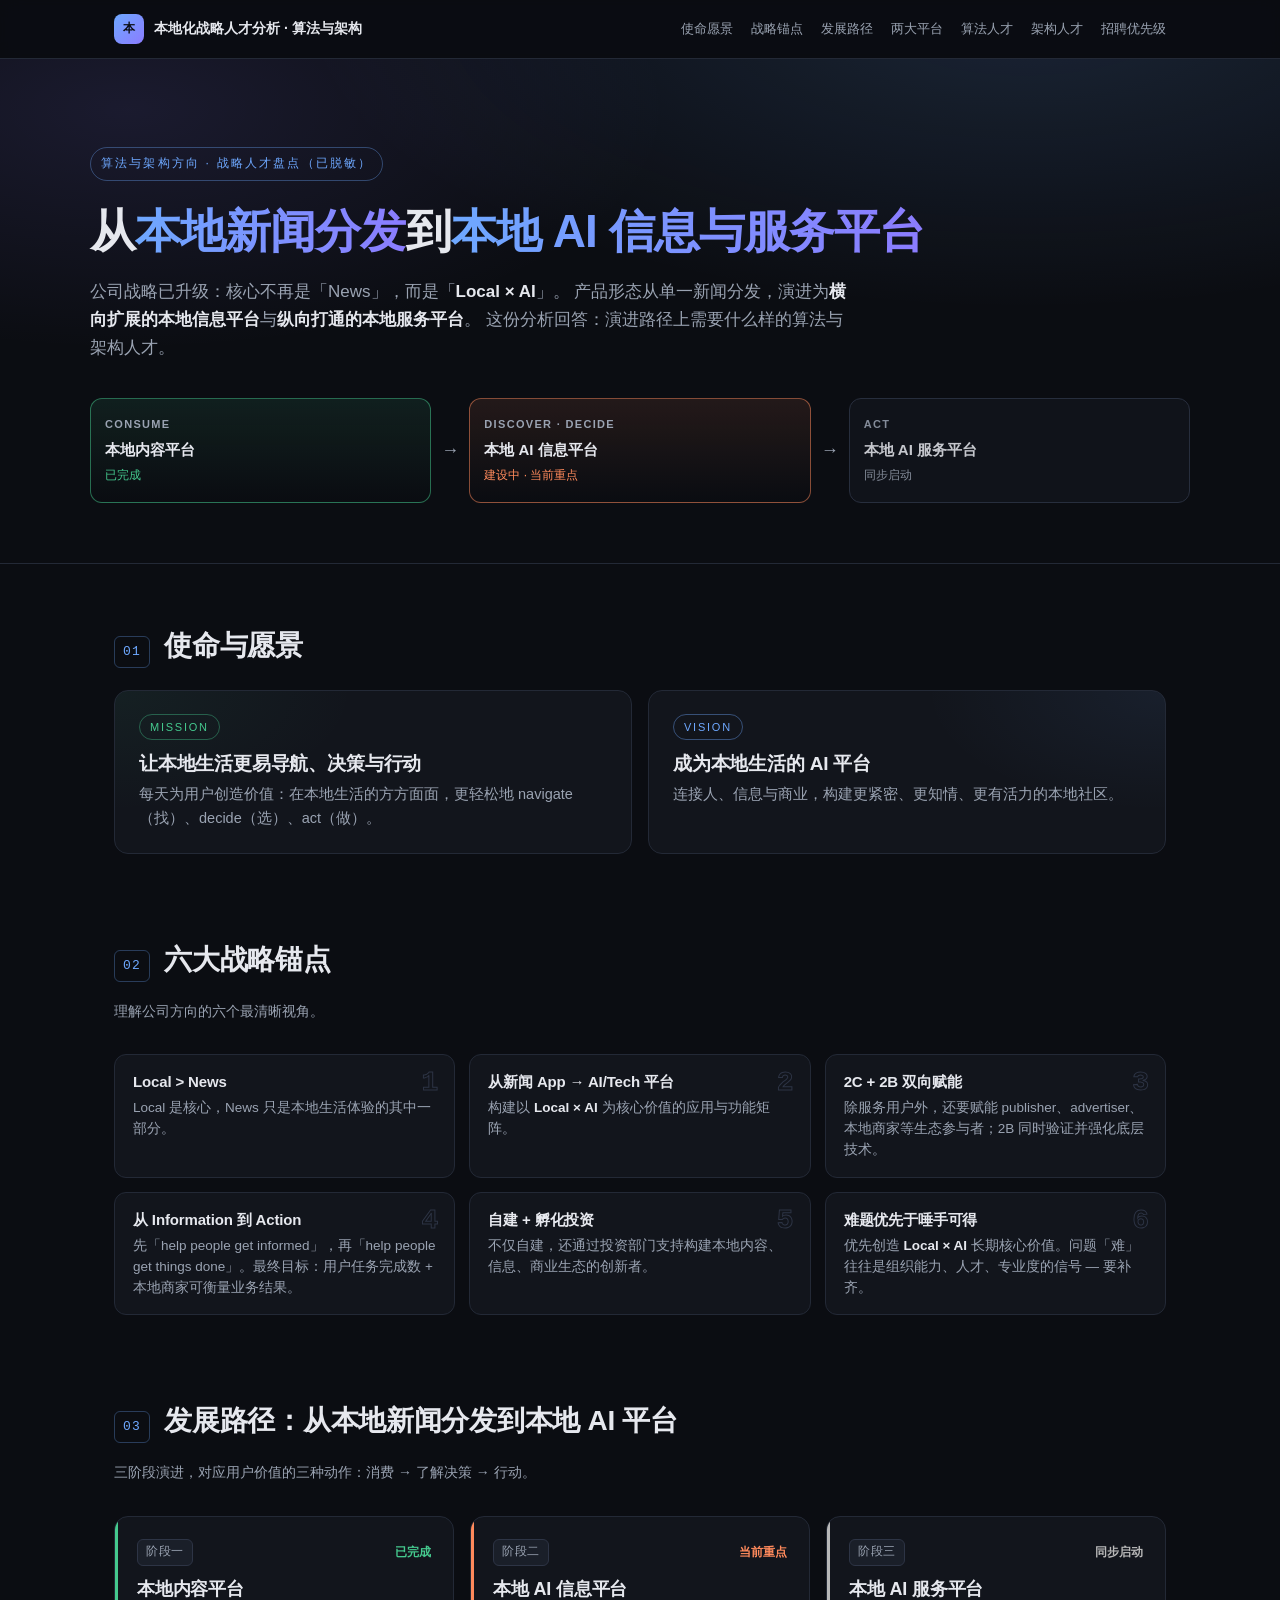
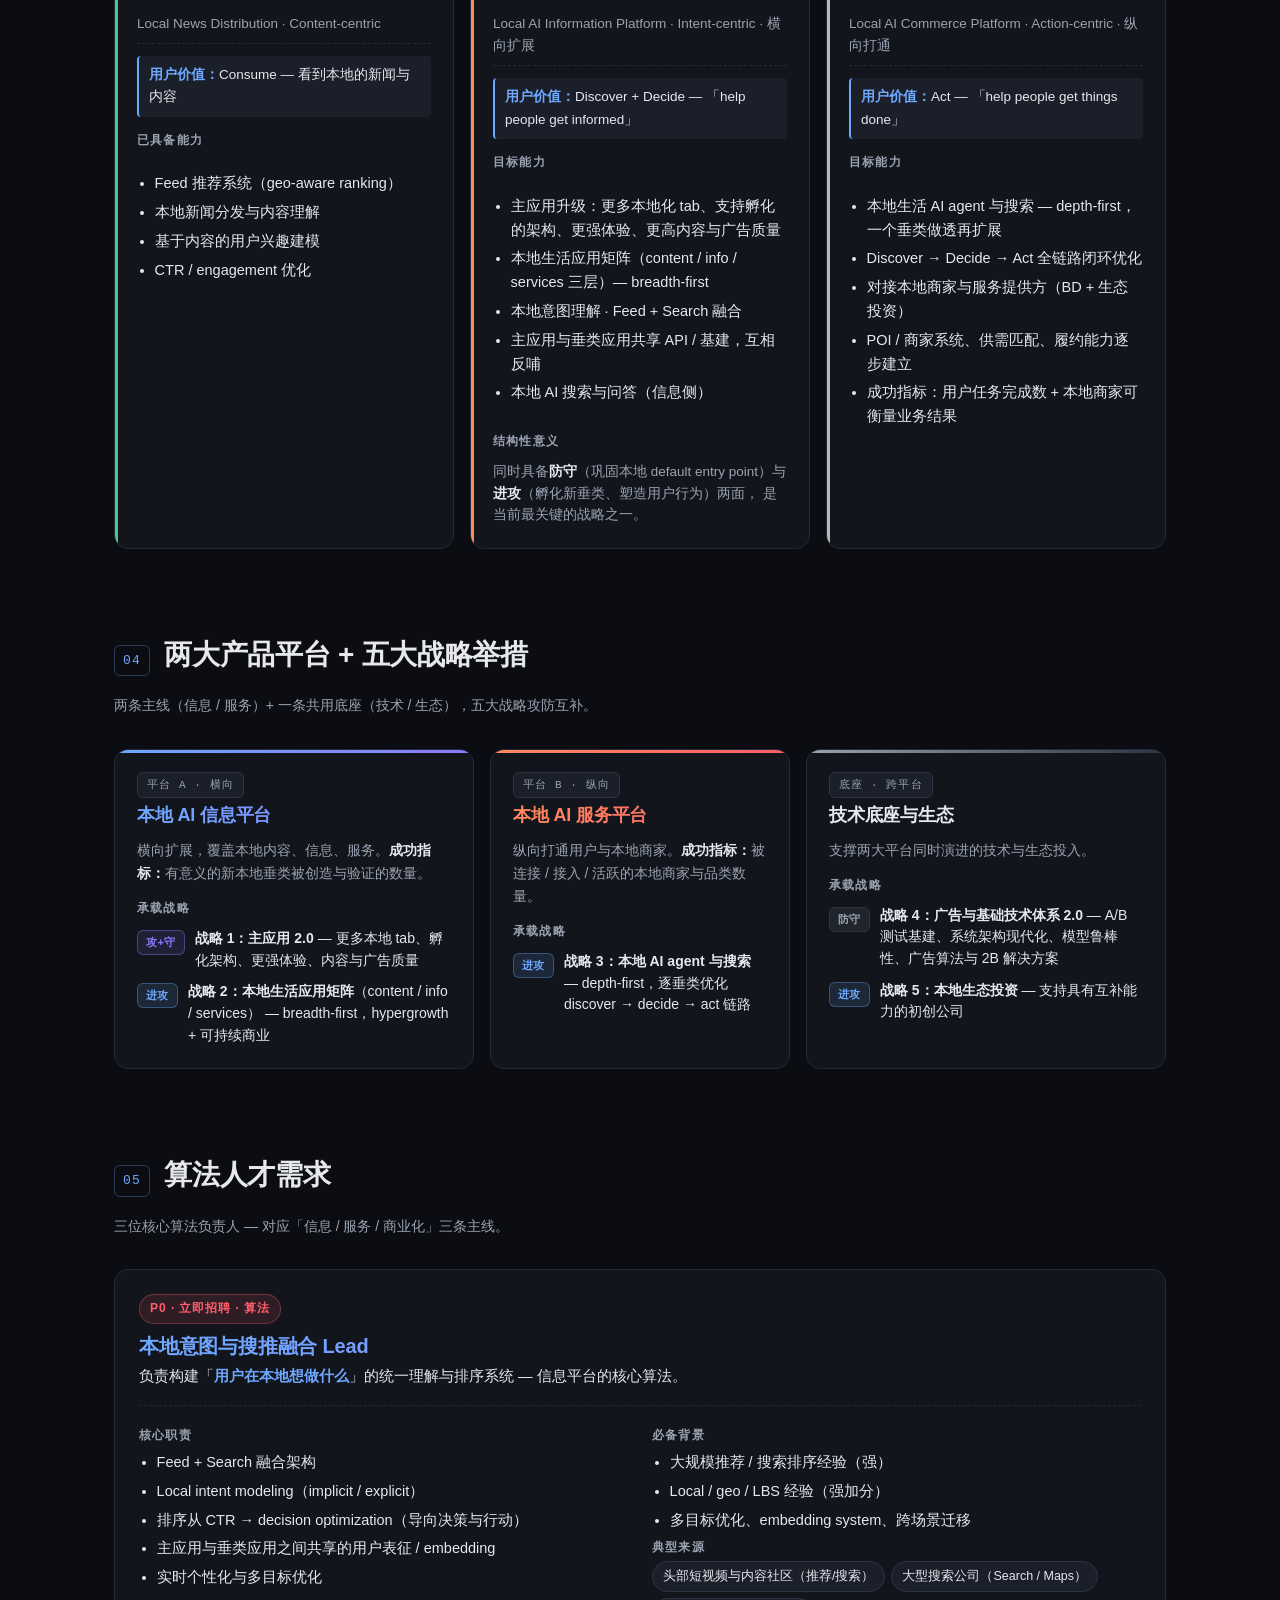
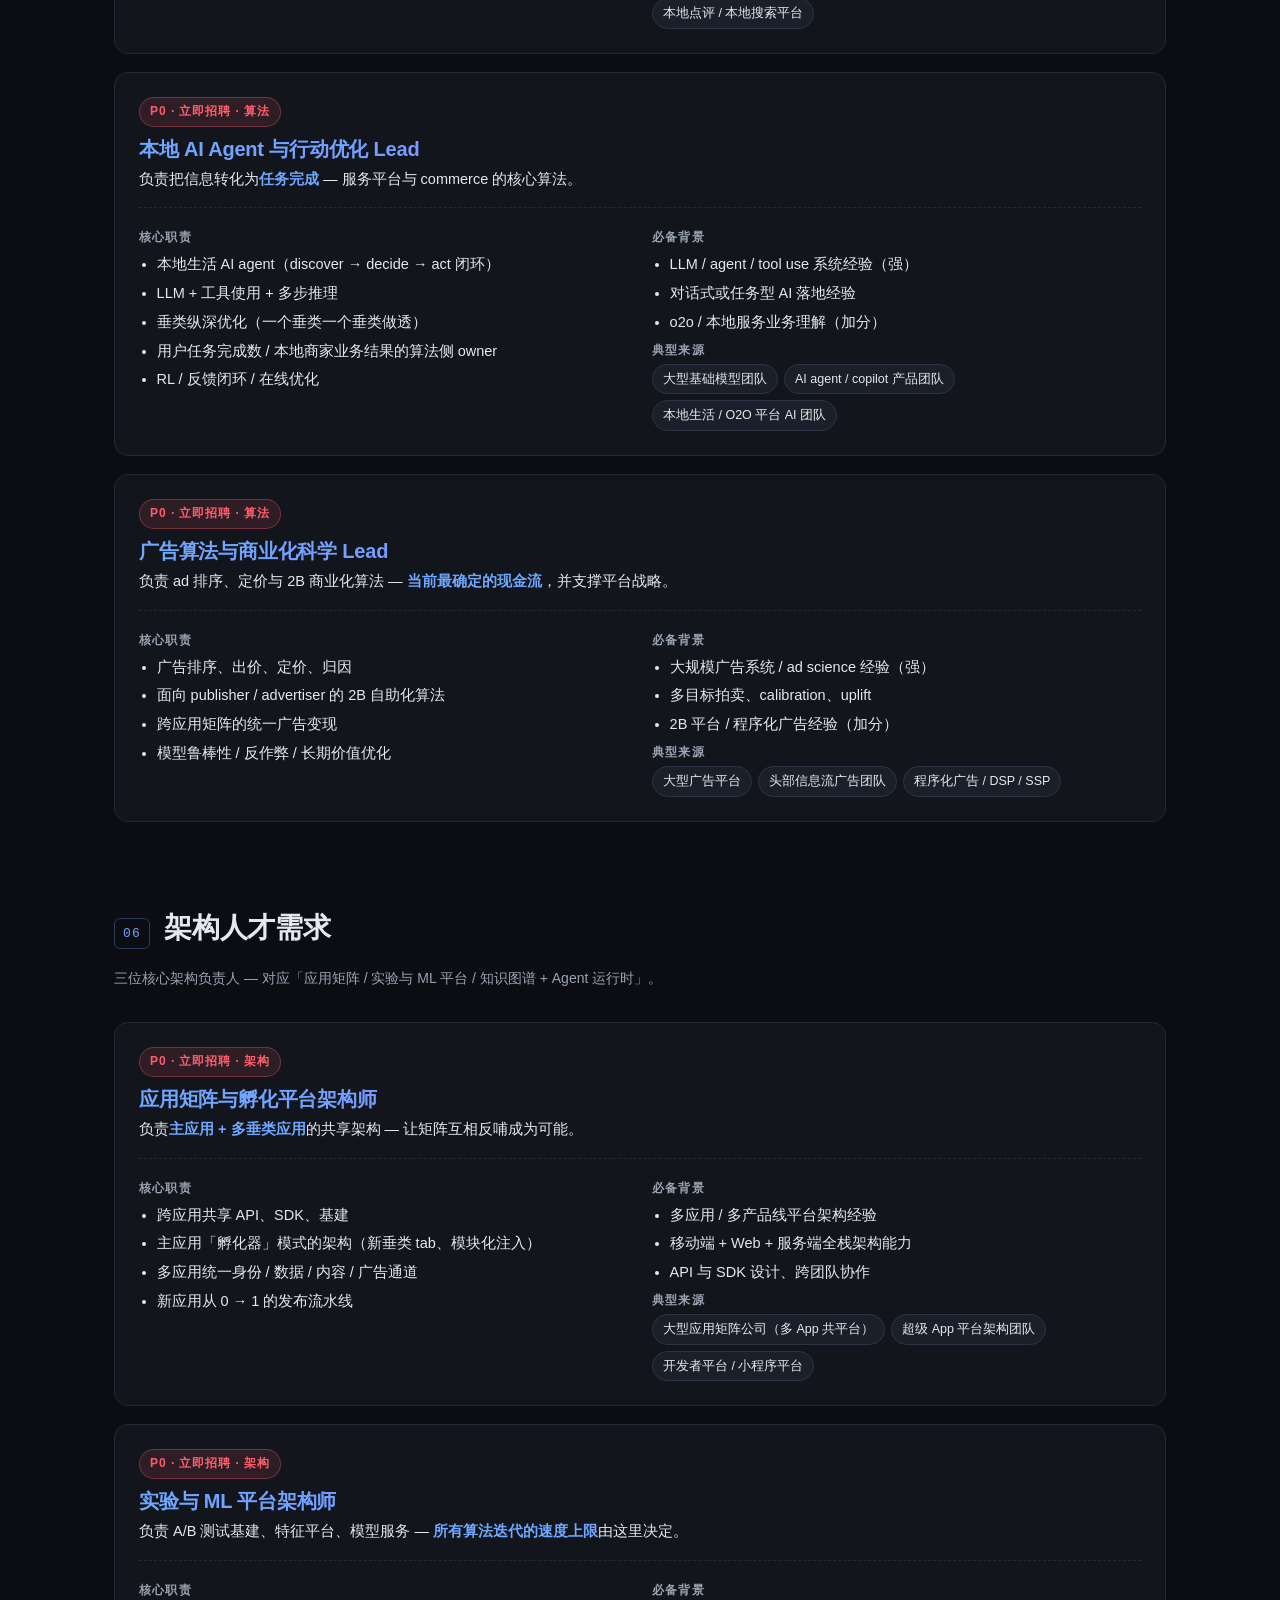
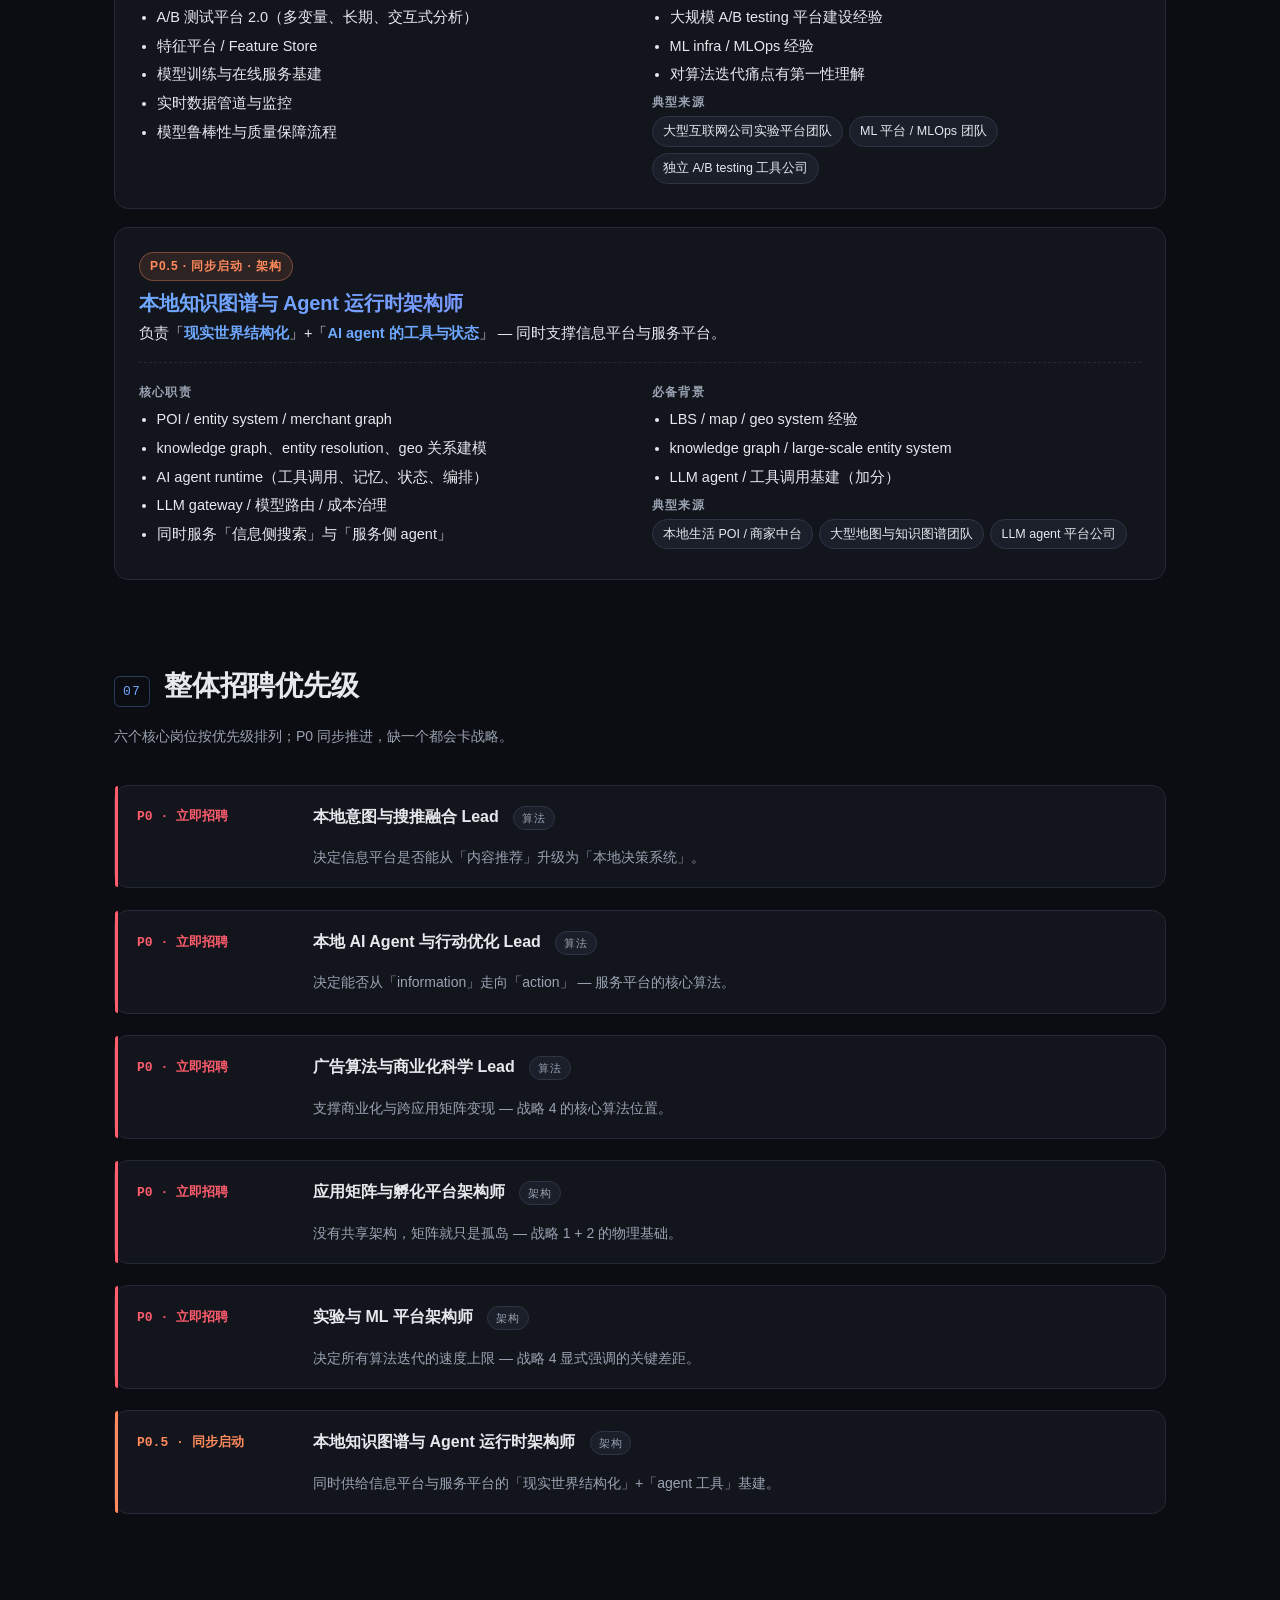
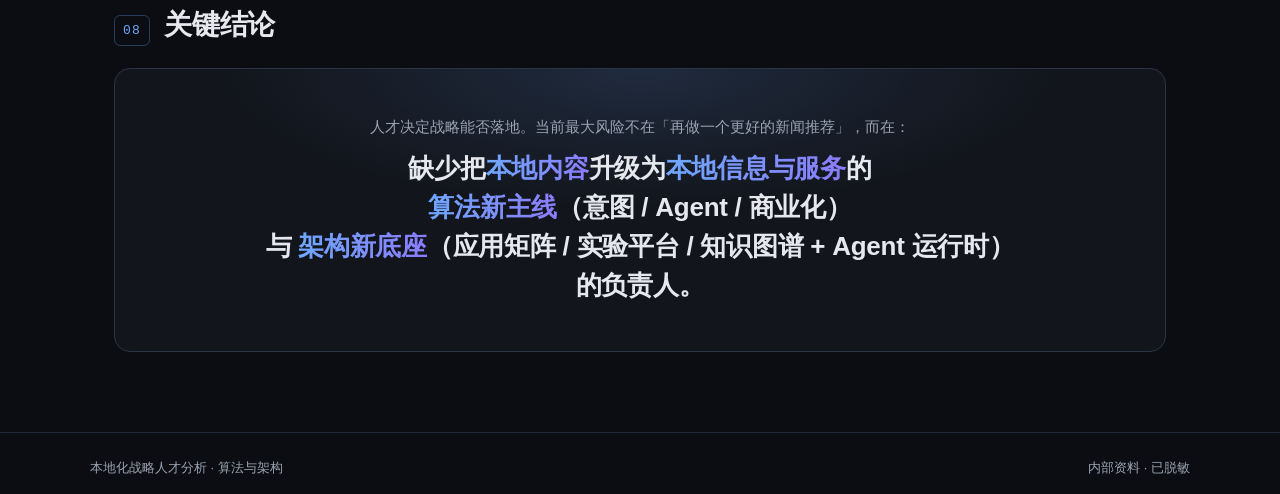
==== commit ce65805d: "refactor: 基于公司 one pager 重构 — 算法与架构两条主线人才需求 - 路径升级为三阶段：本地内容平台 → 本地 AI 信息平台 → 本地 AI 服务平台 - 对应用户价值：Con" ====
--- a/index.html
+++ b/index.html
@@ -3,8 +3,8 @@
 <head>
   <meta charset="utf-8" />
   <meta name="viewport" content="width=device-width, initial-scale=1" />
-  <title>本地化战略人才分析</title>
-  <meta name="description" content="本地内容平台向本地服务平台演进的战略人才分析（算法与架构方向）" />
+  <title>本地化战略人才分析 · 算法与架构</title>
+  <meta name="description" content="从本地新闻分发到本地 AI 信息与服务平台的演进路径，以及对应的算法与架构人才需求（已脱敏）" />
   <link rel="stylesheet" href="./styles.css" />
 </head>
 <body>
@@ -12,15 +12,16 @@
     <div class="topbar__inner">
       <a class="brand" href="#top">
         <span class="brand__mark">本</span>
-        <span class="brand__name">本地化战略人才分析</span>
+        <span class="brand__name">本地化战略人才分析 · 算法与架构</span>
       </a>
       <nav class="nav">
-        <a href="#background">战略背景</a>
-        <a href="#stages">演进阶段</a>
-        <a href="#roles">关键人才</a>
-        <a href="#gap">能力差距</a>
+        <a href="#mission">使命愿景</a>
+        <a href="#anchors">战略锚点</a>
+        <a href="#path">发展路径</a>
+        <a href="#pillars">两大平台</a>
+        <a href="#algo">算法人才</a>
+        <a href="#arch">架构人才</a>
         <a href="#priority">招聘优先级</a>
-        <a href="#conclusion">结论</a>
       </nav>
     </div>
   </header>
@@ -29,241 +30,345 @@
     <!-- HERO -->
     <section class="hero">
       <div class="hero__inner">
-        <span class="eyebrow">算法与架构方向 · 战略人才盘点</span>
-        <h1>从<em>本地新闻推荐</em>到<em>本地信息与服务</em></h1>
+        <span class="eyebrow">算法与架构方向 · 战略人才盘点（已脱敏）</span>
+        <h1>从<em>本地新闻分发</em>到<em>本地 AI 信息与服务平台</em></h1>
         <p class="lede">
-          某本地内容平台正处于从「本地新闻推荐平台」演进为「本地信息与服务平台」的关键路径上。
-          这份分析回答两个问题：<strong>下一阶段缺什么系统</strong>，以及<strong>需要什么样的人</strong>来构建它。
+          公司战略已升级：核心不再是「News」，而是「<strong>Local × AI</strong>」。
+          产品形态从单一新闻分发，演进为<strong>横向扩展的本地信息平台</strong>与<strong>纵向打通的本地服务平台</strong>。
+          这份分析回答：演进路径上需要什么样的算法与架构人才。
         </p>
 
-        <!-- Core path -->
-        <div class="path" aria-label="核心演进路径">
+        <div class="path" aria-label="发展路径">
           <div class="path__node done">
-            <span class="path__label">Content</span>
+            <span class="path__verb">Consume</span>
+            <span class="path__label">本地内容平台</span>
             <span class="path__status">已完成</span>
           </div>
           <div class="path__arrow" aria-hidden="true">→</div>
           <div class="path__node gap">
-            <span class="path__label">Intent</span>
-            <span class="path__status">核心缺口</span>
-          </div>
-          <div class="path__arrow" aria-hidden="true">→</div>
-          <div class="path__node gap">
-            <span class="path__label">POI</span>
-            <span class="path__status">结构性缺口</span>
+            <span class="path__verb">Discover · Decide</span>
+            <span class="path__label">本地 AI 信息平台</span>
+            <span class="path__status">建设中 · 当前重点</span>
           </div>
           <div class="path__arrow" aria-hidden="true">→</div>
           <div class="path__node future">
-            <span class="path__label">Marketplace</span>
-            <span class="path__status">未来</span>
-          </div>
-        </div>
-      </div>
-    </section>
-
-    <!-- 一、战略背景 -->
-    <section id="background" class="section">
+            <span class="path__verb">Act</span>
+            <span class="path__label">本地 AI 服务平台</span>
+            <span class="path__status">同步启动</span>
+          </div>
+        </div>
+      </div>
+    </section>
+
+    <!-- 01 Mission & Vision -->
+    <section id="mission" class="section">
       <div class="section__head">
         <span class="section__num">01</span>
-        <h2>战略背景</h2>
-      </div>
-      <div class="card prose">
-        <p>
-          某本地内容平台正从「<strong>本地新闻推荐平台</strong>」演进为「<strong>本地信息与服务平台</strong>」，核心路径是：
-        </p>
-        <p class="callout">Content → Intent → POI → Marketplace</p>
-        <p>
-          当前系统已具备较强的本地内容推荐能力，但<strong>尚未形成完整的本地决策与服务系统</strong>。
-        </p>
-      </div>
-    </section>
-
-    <!-- 二、系统演进阶段 -->
-    <section id="stages" class="section">
+        <h2>使命与愿景</h2>
+      </div>
+      <div class="mv-grid">
+        <div class="mv-card mv-card--mission">
+          <span class="mv-card__tag">Mission</span>
+          <h3>让本地生活更易导航、决策与行动</h3>
+          <p>每天为用户创造价值：在本地生活的方方面面，更轻松地 navigate（找）、decide（选）、act（做）。</p>
+        </div>
+        <div class="mv-card mv-card--vision">
+          <span class="mv-card__tag">Vision</span>
+          <h3>成为本地生活的 AI 平台</h3>
+          <p>连接人、信息与商业，构建更紧密、更知情、更有活力的本地社区。</p>
+        </div>
+      </div>
+    </section>
+
+    <!-- 02 6 Strategic Anchors -->
+    <section id="anchors" class="section">
       <div class="section__head">
         <span class="section__num">02</span>
-        <h2>系统演进阶段</h2>
+        <h2>六大战略锚点</h2>
+        <p class="section__sub">理解公司方向的六个最清晰视角。</p>
+      </div>
+      <div class="anchors">
+        <div class="anchor">
+          <span class="anchor__num">1</span>
+          <h3>Local &gt; News</h3>
+          <p>Local 是核心，News 只是本地生活体验的其中一部分。</p>
+        </div>
+        <div class="anchor">
+          <span class="anchor__num">2</span>
+          <h3>从新闻 App → AI/Tech 平台</h3>
+          <p>构建以 <strong>Local × AI</strong> 为核心价值的应用与功能矩阵。</p>
+        </div>
+        <div class="anchor">
+          <span class="anchor__num">3</span>
+          <h3>2C + 2B 双向赋能</h3>
+          <p>除服务用户外，还要赋能 publisher、advertiser、本地商家等生态参与者；2B 同时验证并强化底层技术。</p>
+        </div>
+        <div class="anchor">
+          <span class="anchor__num">4</span>
+          <h3>从 Information 到 Action</h3>
+          <p>先「help people get informed」，再「help people get things done」。最终目标：用户任务完成数 + 本地商家可衡量业务结果。</p>
+        </div>
+        <div class="anchor">
+          <span class="anchor__num">5</span>
+          <h3>自建 + 孵化投资</h3>
+          <p>不仅自建，还通过投资部门支持构建本地内容、信息、商业生态的创新者。</p>
+        </div>
+        <div class="anchor">
+          <span class="anchor__num">6</span>
+          <h3>难题优先于唾手可得</h3>
+          <p>优先创造 <strong>Local × AI</strong> 长期核心价值。问题「难」往往是组织能力、人才、专业度的信号 — 要补齐。</p>
+        </div>
+      </div>
+    </section>
+
+    <!-- 03 Development Path -->
+    <section id="path" class="section">
+      <div class="section__head">
+        <span class="section__num">03</span>
+        <h2>发展路径：从本地新闻分发到本地 AI 平台</h2>
+        <p class="section__sub">三阶段演进，对应用户价值的三种动作：消费 → 了解决策 → 行动。</p>
       </div>
 
       <div class="stages">
         <article class="stage stage--done">
           <header class="stage__head">
-            <span class="stage__badge">Stage 1</span>
+            <span class="stage__badge">阶段一</span>
             <span class="stage__status">已完成</span>
           </header>
-          <h3>Local Content Platform</h3>
-          <p class="stage__essence">内容推荐系统 · Content-centric system</p>
-
-          <h4>核心能力</h4>
+          <h3>本地内容平台</h3>
+          <p class="stage__essence">Local News Distribution · Content-centric</p>
+          <p class="stage__user"><strong>用户价值：</strong>Consume — 看到本地的新闻与内容</p>
+
+          <h4>已具备能力</h4>
           <ul>
-            <li>Feed 推荐系统</li>
-            <li>本地新闻分发（geo-aware ranking）</li>
-            <li>用户兴趣建模（content-based）</li>
-            <li>CTR / engagement optimization</li>
+            <li>Feed 推荐系统（geo-aware ranking）</li>
+            <li>本地新闻分发与内容理解</li>
+            <li>基于内容的用户兴趣建模</li>
+            <li>CTR / engagement 优化</li>
           </ul>
         </article>
 
         <article class="stage stage--gap">
           <header class="stage__head">
-            <span class="stage__badge">Stage 2</span>
-            <span class="stage__status">当前缺失核心</span>
-          </header>
-          <h3>Local Intent Platform</h3>
-          <p class="stage__essence">意图驱动的推荐系统 · Intent-centric system</p>
+            <span class="stage__badge">阶段二</span>
+            <span class="stage__status">当前重点</span>
+          </header>
+          <h3>本地 AI 信息平台</h3>
+          <p class="stage__essence">Local AI Information Platform · Intent-centric · 横向扩展</p>
+          <p class="stage__user"><strong>用户价值：</strong>Discover + Decide — 「help people get informed」</p>
 
           <h4>目标能力</h4>
           <ul>
-            <li>用户本地意图识别（implicit intent）</li>
-            <li>Feed + Search 融合</li>
-            <li>content → action mapping</li>
-            <li>本地决策排序系统</li>
+            <li>主应用升级：更多本地化 tab、支持孵化的架构、更强体验、更高内容与广告质量</li>
+            <li>本地生活应用矩阵（content / info / services 三层）— breadth-first</li>
+            <li>本地意图理解 · Feed + Search 融合</li>
+            <li>主应用与垂类应用共享 API / 基建，互相反哺</li>
+            <li>本地 AI 搜索与问答（信息侧）</li>
           </ul>
+
+          <h4>结构性意义</h4>
+          <p class="stage__note">
+            同时具备<strong>防守</strong>（巩固本地 default entry point）与<strong>进攻</strong>（孵化新垂类、塑造用户行为）两面，
+            是当前最关键的战略之一。
+          </p>
         </article>
 
         <article class="stage stage--future">
           <header class="stage__head">
-            <span class="stage__badge">Stage 3</span>
-            <span class="stage__status">未来</span>
-          </header>
-          <h3>Local Marketplace Platform</h3>
-          <p class="stage__essence">本地交易与履约系统 · Marketplace system</p>
+            <span class="stage__badge">阶段三</span>
+            <span class="stage__status">同步启动</span>
+          </header>
+          <h3>本地 AI 服务平台</h3>
+          <p class="stage__essence">Local AI Commerce Platform · Action-centric · 纵向打通</p>
+          <p class="stage__user"><strong>用户价值：</strong>Act — 「help people get things done」</p>
 
           <h4>目标能力</h4>
           <ul>
-            <li>POI / 商家系统</li>
-            <li>supply-demand matching</li>
-            <li>dispatch / routing / ETA</li>
-            <li>pricing & optimization</li>
+            <li>本地生活 AI agent 与搜索 — depth-first，一个垂类做透再扩展</li>
+            <li>Discover → Decide → Act 全链路闭环优化</li>
+            <li>对接本地商家与服务提供方（BD + 生态投资）</li>
+            <li>POI / 商家系统、供需匹配、履约能力逐步建立</li>
+            <li>成功指标：用户任务完成数 + 本地商家可衡量业务结果</li>
           </ul>
         </article>
       </div>
     </section>
 
-    <!-- 三、关键人才结构 -->
-    <section id="roles" class="section">
-      <div class="section__head">
-        <span class="section__num">03</span>
-        <h2>关键人才结构</h2>
-        <p class="section__sub">围绕三阶段演进，对应三位核心负责人。</p>
+    <!-- 04 Two Pillars + Strategies -->
+    <section id="pillars" class="section">
+      <div class="section__head">
+        <span class="section__num">04</span>
+        <h2>两大产品平台 + 五大战略举措</h2>
+        <p class="section__sub">两条主线（信息 / 服务）+ 一条共用底座（技术 / 生态），五大战略攻防互补。</p>
+      </div>
+
+      <div class="pillars">
+        <article class="pillar pillar--info">
+          <header class="pillar__head">
+            <span class="pillar__tag">平台 A · 横向</span>
+            <h3>本地 AI 信息平台</h3>
+          </header>
+          <p class="pillar__desc">横向扩展，覆盖本地内容、信息、服务。<strong>成功指标：</strong>有意义的新本地垂类被创造与验证的数量。</p>
+          <h4>承载战略</h4>
+          <ul class="strat-list">
+            <li>
+              <span class="strat__tag both">攻+守</span>
+              <span><strong>战略 1：主应用 2.0</strong> — 更多本地 tab、孵化架构、更强体验、内容与广告质量</span>
+            </li>
+            <li>
+              <span class="strat__tag offense">进攻</span>
+              <span><strong>战略 2：本地生活应用矩阵</strong>（content / info / services） — breadth-first，hypergrowth + 可持续商业</span>
+            </li>
+          </ul>
+        </article>
+
+        <article class="pillar pillar--commerce">
+          <header class="pillar__head">
+            <span class="pillar__tag">平台 B · 纵向</span>
+            <h3>本地 AI 服务平台</h3>
+          </header>
+          <p class="pillar__desc">纵向打通用户与本地商家。<strong>成功指标：</strong>被连接 / 接入 / 活跃的本地商家与品类数量。</p>
+          <h4>承载战略</h4>
+          <ul class="strat-list">
+            <li>
+              <span class="strat__tag offense">进攻</span>
+              <span><strong>战略 3：本地 AI agent 与搜索</strong> — depth-first，逐垂类优化 discover → decide → act 链路</span>
+            </li>
+          </ul>
+        </article>
+
+        <article class="pillar pillar--infra">
+          <header class="pillar__head">
+            <span class="pillar__tag">底座 · 跨平台</span>
+            <h3>技术底座与生态</h3>
+          </header>
+          <p class="pillar__desc">支撑两大平台同时演进的技术与生态投入。</p>
+          <h4>承载战略</h4>
+          <ul class="strat-list">
+            <li>
+              <span class="strat__tag defense">防守</span>
+              <span><strong>战略 4：广告与基础技术体系 2.0</strong> — A/B 测试基建、系统架构现代化、模型鲁棒性、广告算法与 2B 解决方案</span>
+            </li>
+            <li>
+              <span class="strat__tag offense">进攻</span>
+              <span><strong>战略 5：本地生态投资</strong> — 支持具有互补能力的初创公司</span>
+            </li>
+          </ul>
+        </article>
+      </div>
+    </section>
+
+    <!-- 05 Algorithm Talent -->
+    <section id="algo" class="section">
+      <div class="section__head">
+        <span class="section__num">05</span>
+        <h2>算法人才需求</h2>
+        <p class="section__sub">三位核心算法负责人 — 对应「信息 / 服务 / 商业化」三条主线。</p>
       </div>
 
       <div class="roles">
-        <!-- Role 1 -->
         <article class="role">
           <header class="role__head">
-            <span class="role__tier tier-p0">P0 · 立即招聘</span>
-            <h3>Local AI / Intent System Owner</h3>
+            <span class="role__tier tier-p0">P0 · 立即招聘 · 算法</span>
+            <h3>本地意图与搜推融合 Lead</h3>
             <p class="role__oneliner">
-              负责构建「<strong>用户在本地想做什么</strong>」的统一理解与排序系统。
+              负责构建「<strong>用户在本地想做什么</strong>」的统一理解与排序系统 — 信息平台的核心算法。
             </p>
           </header>
-
           <div class="role__body">
             <div class="role__col">
               <h4>核心职责</h4>
               <ul>
                 <li>Feed + Search 融合架构</li>
-                <li>Local intent modeling</li>
-                <li>content → service / action 转化</li>
-                <li>ranking 从 CTR → decision optimization</li>
-                <li>real-time personalization</li>
+                <li>Local intent modeling（implicit / explicit）</li>
+                <li>排序从 CTR → decision optimization（导向决策与行动）</li>
+                <li>主应用与垂类应用之间共享的用户表征 / embedding</li>
+                <li>实时个性化与多目标优化</li>
               </ul>
             </div>
             <div class="role__col">
               <h4>必备背景</h4>
               <ul>
-                <li>推荐系统 / 搜索排序经验（强）</li>
-                <li>Local / geo / LBS 相关经验（强加分）</li>
-                <li>多目标优化 / embedding system</li>
-              </ul>
-
-              <h4>典型来源公司</h4>
+                <li>大规模推荐 / 搜索排序经验（强）</li>
+                <li>Local / geo / LBS 经验（强加分）</li>
+                <li>多目标优化、embedding system、跨场景迁移</li>
+              </ul>
+              <h4>典型来源</h4>
               <div class="chips">
-                <span class="chip">字节跳动（推荐/搜索）</span>
-                <span class="chip">Google（Search / Maps）</span>
-                <span class="chip">小红书（content→intent）</span>
-                <span class="chip">Yelp（local search）</span>
+                <span class="chip">头部短视频与内容社区（推荐/搜索）</span>
+                <span class="chip">大型搜索公司（Search / Maps）</span>
+                <span class="chip">本地点评 / 本地搜索平台</span>
               </div>
             </div>
           </div>
         </article>
 
-        <!-- Role 2 -->
         <article class="role">
           <header class="role__head">
-            <span class="role__tier tier-p05">P0.5 · 同步启动</span>
-            <h3>POI / Merchant Intelligence Owner</h3>
+            <span class="role__tier tier-p0">P0 · 立即招聘 · 算法</span>
+            <h3>本地 AI Agent 与行动优化 Lead</h3>
             <p class="role__oneliner">
-              负责构建「<strong>现实世界有哪些商家/地点及其能力</strong>」的结构化理解系统。
+              负责把信息转化为<strong>任务完成</strong> — 服务平台与 commerce 的核心算法。
             </p>
           </header>
-
           <div class="role__body">
             <div class="role__col">
               <h4>核心职责</h4>
               <ul>
-                <li>POI / entity system design</li>
-                <li>merchant graph / knowledge graph</li>
-                <li>geo relationship modeling</li>
-                <li>entity resolution & dedup</li>
-                <li>service taxonomy design</li>
-                <li>POI embedding system</li>
+                <li>本地生活 AI agent（discover → decide → act 闭环）</li>
+                <li>LLM + 工具使用 + 多步推理</li>
+                <li>垂类纵深优化（一个垂类一个垂类做透）</li>
+                <li>用户任务完成数 / 本地商家业务结果的算法侧 owner</li>
+                <li>RL / 反馈闭环 / 在线优化</li>
               </ul>
             </div>
             <div class="role__col">
               <h4>必备背景</h4>
               <ul>
-                <li>LBS / map / geo system</li>
-                <li>knowledge graph / entity system</li>
-                <li>large-scale structured data system</li>
-              </ul>
-
-              <h4>典型来源公司</h4>
+                <li>LLM / agent / tool use 系统经验（强）</li>
+                <li>对话式或任务型 AI 落地经验</li>
+                <li>o2o / 本地服务业务理解（加分）</li>
+              </ul>
+              <h4>典型来源</h4>
               <div class="chips">
-                <span class="chip">美团（POI / 商家中台）</span>
-                <span class="chip">Google（Maps / Knowledge Graph）</span>
-                <span class="chip">高德地图（地理系统）</span>
-                <span class="chip">Yelp（local business graph）</span>
+                <span class="chip">大型基础模型团队</span>
+                <span class="chip">AI agent / copilot 产品团队</span>
+                <span class="chip">本地生活 / O2O 平台 AI 团队</span>
               </div>
             </div>
           </div>
         </article>
 
-        <!-- Role 3 -->
         <article class="role">
           <header class="role__head">
-            <span class="role__tier tier-p1">P1 · 后置</span>
-            <h3>Marketplace Optimization Owner</h3>
+            <span class="role__tier tier-p0">P0 · 立即招聘 · 算法</span>
+            <h3>广告算法与商业化科学 Lead</h3>
             <p class="role__oneliner">
-              负责在<strong>供需约束下完成最优匹配与履约</strong>的系统设计。
+              负责 ad 排序、定价与 2B 商业化算法 — <strong>当前最确定的现金流</strong>，并支撑平台战略。
             </p>
           </header>
-
           <div class="role__body">
             <div class="role__col">
               <h4>核心职责</h4>
               <ul>
-                <li>supply-demand matching</li>
-                <li>dispatch / routing / scheduling</li>
-                <li>ETA prediction</li>
-                <li>pricing / incentive system</li>
-                <li>real-time optimization / OR</li>
+                <li>广告排序、出价、定价、归因</li>
+                <li>面向 publisher / advertiser 的 2B 自助化算法</li>
+                <li>跨应用矩阵的统一广告变现</li>
+                <li>模型鲁棒性 / 反作弊 / 长期价值优化</li>
               </ul>
             </div>
             <div class="role__col">
               <h4>必备背景</h4>
               <ul>
-                <li>marketplace / logistics system</li>
-                <li>运筹优化 / OR / RL</li>
-                <li>real-time system design</li>
-              </ul>
-
-              <h4>典型来源公司</h4>
+                <li>大规模广告系统 / ad science 经验（强）</li>
+                <li>多目标拍卖、calibration、uplift</li>
+                <li>2B 平台 / 程序化广告经验（加分）</li>
+              </ul>
+              <h4>典型来源</h4>
               <div class="chips">
-                <span class="chip">Uber（dispatch / marketplace）</span>
-                <span class="chip">DoorDash（delivery optimization）</span>
-                <span class="chip">滴滴出行（调度系统）</span>
-                <span class="chip">Instacart（供需系统）</span>
+                <span class="chip">大型广告平台</span>
+                <span class="chip">头部信息流广告团队</span>
+                <span class="chip">程序化广告 / DSP / SSP</span>
               </div>
             </div>
           </div>
@@ -271,107 +376,179 @@
       </div>
     </section>
 
-    <!-- 四、能力差距 -->
-    <section id="gap" class="section">
-      <div class="section__head">
-        <span class="section__num">04</span>
-        <h2>当前能力 vs 目标能力差距</h2>
-      </div>
-
-      <div class="gap-grid">
-        <div class="gap-col gap-col--have">
-          <h3>✅ 已具备能力 · Stage 1</h3>
-          <ul>
-            <li>Feed recommendation system</li>
-            <li>Content understanding</li>
-            <li>Geo-aware news distribution</li>
-            <li>Engagement optimization</li>
-          </ul>
-        </div>
-
-        <div class="gap-col gap-col--miss">
-          <h3>❌ 核心缺口</h3>
-
-          <div class="miss">
-            <header class="miss__head">
-              <span class="miss__tag">缺口 1 · 最大</span>
-              <h4>Intent System 缺失</h4>
-            </header>
-            <ul>
-              <li>无法理解用户「想做什么」</li>
-              <li>仍停留在 content consumption</li>
-            </ul>
-          </div>
-
-          <div class="miss">
-            <header class="miss__head">
-              <span class="miss__tag">缺口 2 · 结构性</span>
-              <h4>POI / World Model 缺失</h4>
-            </header>
-            <ul>
-              <li>缺少商家/地点统一建模</li>
-              <li>没有 knowledge graph</li>
-            </ul>
-          </div>
-
-          <div class="miss">
-            <header class="miss__head">
-              <span class="miss__tag">缺口 3 · 未来</span>
-              <h4>Marketplace System 未建立</h4>
-            </header>
-            <ul>
-              <li>无 supply-demand system</li>
-              <li>无交易与履约体系</li>
-            </ul>
-          </div>
-        </div>
-      </div>
-    </section>
-
-    <!-- 五、招聘优先级 -->
+    <!-- 06 Architecture Talent -->
+    <section id="arch" class="section">
+      <div class="section__head">
+        <span class="section__num">06</span>
+        <h2>架构人才需求</h2>
+        <p class="section__sub">三位核心架构负责人 — 对应「应用矩阵 / 实验与 ML 平台 / 知识图谱 + Agent 运行时」。</p>
+      </div>
+
+      <div class="roles">
+        <article class="role">
+          <header class="role__head">
+            <span class="role__tier tier-p0">P0 · 立即招聘 · 架构</span>
+            <h3>应用矩阵与孵化平台架构师</h3>
+            <p class="role__oneliner">
+              负责<strong>主应用 + 多垂类应用</strong>的共享架构 — 让矩阵互相反哺成为可能。
+            </p>
+          </header>
+          <div class="role__body">
+            <div class="role__col">
+              <h4>核心职责</h4>
+              <ul>
+                <li>跨应用共享 API、SDK、基建</li>
+                <li>主应用「孵化器」模式的架构（新垂类 tab、模块化注入）</li>
+                <li>多应用统一身份 / 数据 / 内容 / 广告通道</li>
+                <li>新应用从 0 → 1 的发布流水线</li>
+              </ul>
+            </div>
+            <div class="role__col">
+              <h4>必备背景</h4>
+              <ul>
+                <li>多应用 / 多产品线平台架构经验</li>
+                <li>移动端 + Web + 服务端全栈架构能力</li>
+                <li>API 与 SDK 设计、跨团队协作</li>
+              </ul>
+              <h4>典型来源</h4>
+              <div class="chips">
+                <span class="chip">大型应用矩阵公司（多 App 共平台）</span>
+                <span class="chip">超级 App 平台架构团队</span>
+                <span class="chip">开发者平台 / 小程序平台</span>
+              </div>
+            </div>
+          </div>
+        </article>
+
+        <article class="role">
+          <header class="role__head">
+            <span class="role__tier tier-p0">P0 · 立即招聘 · 架构</span>
+            <h3>实验与 ML 平台架构师</h3>
+            <p class="role__oneliner">
+              负责 A/B 测试基建、特征平台、模型服务 — <strong>所有算法迭代的速度上限</strong>由这里决定。
+            </p>
+          </header>
+          <div class="role__body">
+            <div class="role__col">
+              <h4>核心职责</h4>
+              <ul>
+                <li>A/B 测试平台 2.0（多变量、长期、交互式分析）</li>
+                <li>特征平台 / Feature Store</li>
+                <li>模型训练与在线服务基建</li>
+                <li>实时数据管道与监控</li>
+                <li>模型鲁棒性与质量保障流程</li>
+              </ul>
+            </div>
+            <div class="role__col">
+              <h4>必备背景</h4>
+              <ul>
+                <li>大规模 A/B testing 平台建设经验</li>
+                <li>ML infra / MLOps 经验</li>
+                <li>对算法迭代痛点有第一性理解</li>
+              </ul>
+              <h4>典型来源</h4>
+              <div class="chips">
+                <span class="chip">大型互联网公司实验平台团队</span>
+                <span class="chip">ML 平台 / MLOps 团队</span>
+                <span class="chip">独立 A/B testing 工具公司</span>
+              </div>
+            </div>
+          </div>
+        </article>
+
+        <article class="role">
+          <header class="role__head">
+            <span class="role__tier tier-p05">P0.5 · 同步启动 · 架构</span>
+            <h3>本地知识图谱与 Agent 运行时架构师</h3>
+            <p class="role__oneliner">
+              负责「<strong>现实世界结构化</strong>」+「<strong>AI agent 的工具与状态</strong>」 — 同时支撑信息平台与服务平台。
+            </p>
+          </header>
+          <div class="role__body">
+            <div class="role__col">
+              <h4>核心职责</h4>
+              <ul>
+                <li>POI / entity system / merchant graph</li>
+                <li>knowledge graph、entity resolution、geo 关系建模</li>
+                <li>AI agent runtime（工具调用、记忆、状态、编排）</li>
+                <li>LLM gateway / 模型路由 / 成本治理</li>
+                <li>同时服务「信息侧搜索」与「服务侧 agent」</li>
+              </ul>
+            </div>
+            <div class="role__col">
+              <h4>必备背景</h4>
+              <ul>
+                <li>LBS / map / geo system 经验</li>
+                <li>knowledge graph / large-scale entity system</li>
+                <li>LLM agent / 工具调用基建（加分）</li>
+              </ul>
+              <h4>典型来源</h4>
+              <div class="chips">
+                <span class="chip">本地生活 POI / 商家中台</span>
+                <span class="chip">大型地图与知识图谱团队</span>
+                <span class="chip">LLM agent 平台公司</span>
+              </div>
+            </div>
+          </div>
+        </article>
+      </div>
+    </section>
+
+    <!-- 07 Hiring Priority -->
     <section id="priority" class="section">
       <div class="section__head">
-        <span class="section__num">05</span>
-        <h2>人才招聘优先级</h2>
+        <span class="section__num">07</span>
+        <h2>整体招聘优先级</h2>
+        <p class="section__sub">六个核心岗位按优先级排列；P0 同步推进，缺一个都会卡战略。</p>
       </div>
 
       <ol class="priority">
         <li class="priority__item priority--p0">
           <div class="priority__tier">P0 · 立即招聘</div>
-          <div class="priority__role">Local AI / Intent System Owner</div>
-          <div class="priority__why">
-            决定产品是否从「新闻平台」升级为「本地智能平台」。
-          </div>
+          <div class="priority__role">本地意图与搜推融合 Lead <span class="priority__lane">算法</span></div>
+          <div class="priority__why">决定信息平台是否能从「内容推荐」升级为「本地决策系统」。</div>
+        </li>
+        <li class="priority__item priority--p0">
+          <div class="priority__tier">P0 · 立即招聘</div>
+          <div class="priority__role">本地 AI Agent 与行动优化 Lead <span class="priority__lane">算法</span></div>
+          <div class="priority__why">决定能否从「information」走向「action」 — 服务平台的核心算法。</div>
+        </li>
+        <li class="priority__item priority--p0">
+          <div class="priority__tier">P0 · 立即招聘</div>
+          <div class="priority__role">广告算法与商业化科学 Lead <span class="priority__lane">算法</span></div>
+          <div class="priority__why">支撑商业化与跨应用矩阵变现 — 战略 4 的核心算法位置。</div>
+        </li>
+        <li class="priority__item priority--p0">
+          <div class="priority__tier">P0 · 立即招聘</div>
+          <div class="priority__role">应用矩阵与孵化平台架构师 <span class="priority__lane">架构</span></div>
+          <div class="priority__why">没有共享架构，矩阵就只是孤岛 — 战略 1 + 2 的物理基础。</div>
+        </li>
+        <li class="priority__item priority--p0">
+          <div class="priority__tier">P0 · 立即招聘</div>
+          <div class="priority__role">实验与 ML 平台架构师 <span class="priority__lane">架构</span></div>
+          <div class="priority__why">决定所有算法迭代的速度上限 — 战略 4 显式强调的关键差距。</div>
         </li>
         <li class="priority__item priority--p05">
           <div class="priority__tier">P0.5 · 同步启动</div>
-          <div class="priority__role">POI / Merchant Intelligence Owner</div>
-          <div class="priority__why">
-            决定是否具备「现实世界理解能力」。
-          </div>
-        </li>
-        <li class="priority__item priority--p1">
-          <div class="priority__tier">P1 · 后置</div>
-          <div class="priority__role">Marketplace Optimization Owner</div>
-          <div class="priority__why">
-            等交易系统成立后再引入。
-          </div>
+          <div class="priority__role">本地知识图谱与 Agent 运行时架构师 <span class="priority__lane">架构</span></div>
+          <div class="priority__why">同时供给信息平台与服务平台的「现实世界结构化」+「agent 工具」基建。</div>
         </li>
       </ol>
     </section>
 
-    <!-- 六、结论 -->
+    <!-- 08 Conclusion -->
     <section id="conclusion" class="section">
       <div class="section__head">
-        <span class="section__num">06</span>
+        <span class="section__num">08</span>
         <h2>关键结论</h2>
       </div>
-
       <div class="conclusion">
-        <p class="conclusion__lede">当前最大风险，<u>不是推荐系统能力不足</u>，而是：</p>
+        <p class="conclusion__lede">人才决定战略能否落地。当前最大风险不在「再做一个更好的新闻推荐」，而在：</p>
         <p class="conclusion__core">
-          缺少「<strong>Intent + POI</strong>」两层系统，<br />
-          导致无法从内容平台升级为本地服务平台。
+          缺少把<strong>本地内容</strong>升级为<strong>本地信息与服务</strong>的<br />
+          <strong>算法新主线</strong>（意图 / Agent / 商业化）<br />
+          与 <strong>架构新底座</strong>（应用矩阵 / 实验平台 / 知识图谱 + Agent 运行时）<br />
+          的负责人。
         </p>
       </div>
     </section>
@@ -379,8 +556,8 @@
 
   <footer class="footer">
     <div class="footer__inner">
-      <span>本地化战略人才分析</span>
-      <span class="footer__meta">算法与架构方向 · 内部资料</span>
+      <span>本地化战略人才分析 · 算法与架构</span>
+      <span class="footer__meta">内部资料 · 已脱敏</span>
     </div>
   </footer>
 </body>
--- a/styles.css
+++ b/styles.css
@@ -114,12 +114,16 @@
   padding-bottom: 4px;
 }
 .path__node {
-  flex: 1 1 0; min-width: 130px;
+  flex: 1 1 0; min-width: 150px;
   padding: 16px 14px;
   border-radius: 12px;
   border: 1px solid var(--border-strong);
   background: var(--bg-elev);
-  display: flex; flex-direction: column; gap: 6px;
+  display: flex; flex-direction: column; gap: 4px;
+}
+.path__node .path__verb {
+  font-size: 11px; letter-spacing: 0.12em; text-transform: uppercase;
+  color: var(--muted); font-weight: 600;
 }
 .path__node .path__label { font-weight: 600; font-size: 15px; }
 .path__node .path__status { font-size: 12px; color: var(--muted); }
@@ -371,6 +375,177 @@
 
 .priority__role { font-size: 16px; font-weight: 600; }
 .priority__why { font-size: 14px; color: var(--muted); grid-column: 2 / -1; }
+.priority__lane {
+  display: inline-block;
+  margin-left: 10px;
+  font-size: 11px;
+  letter-spacing: 0.08em;
+  padding: 2px 8px;
+  border-radius: 999px;
+  background: var(--bg-elev-2);
+  border: 1px solid var(--border-strong);
+  color: var(--muted);
+  font-weight: 500;
+  vertical-align: middle;
+}
+
+/* ---------- Mission / Vision cards ---------- */
+.mv-grid {
+  display: grid;
+  grid-template-columns: 1fr 1fr;
+  gap: 16px;
+}
+.mv-card {
+  background: var(--bg-elev);
+  border: 1px solid var(--border);
+  border-radius: 14px;
+  padding: 22px 24px;
+  position: relative;
+  overflow: hidden;
+}
+.mv-card::before {
+  content: ""; position: absolute; inset: 0;
+  pointer-events: none; opacity: 0.6;
+}
+.mv-card--mission::before {
+  background: radial-gradient(400px 200px at 0% 0%, rgba(69,201,142,0.10), transparent 60%);
+}
+.mv-card--vision::before {
+  background: radial-gradient(400px 200px at 100% 0%, rgba(110,168,255,0.12), transparent 60%);
+}
+.mv-card > * { position: relative; }
+.mv-card__tag {
+  display: inline-block;
+  font-size: 11px; letter-spacing: 0.16em; text-transform: uppercase;
+  color: var(--muted);
+  padding: 3px 10px;
+  border: 1px solid var(--border-strong);
+  border-radius: 999px;
+  margin-bottom: 12px;
+}
+.mv-card--mission .mv-card__tag { color: var(--done); border-color: rgba(69,201,142,0.4); }
+.mv-card--vision  .mv-card__tag { color: var(--accent); border-color: rgba(110,168,255,0.4); }
+.mv-card h3 { font-size: 19px; margin-bottom: 8px; }
+.mv-card p  { font-size: 14.5px; color: var(--muted); margin: 0; }
+
+/* ---------- 6 Anchors ---------- */
+.anchors {
+  display: grid;
+  grid-template-columns: repeat(3, 1fr);
+  gap: 14px;
+}
+.anchor {
+  background: var(--bg-elev);
+  border: 1px solid var(--border);
+  border-radius: 12px;
+  padding: 18px 18px 16px;
+  position: relative;
+}
+.anchor__num {
+  position: absolute;
+  top: 14px; right: 16px;
+  font-family: ui-monospace, SFMono-Regular, Menlo, monospace;
+  font-size: 28px;
+  font-weight: 700;
+  color: transparent;
+  -webkit-text-stroke: 1px var(--border-strong);
+  line-height: 1;
+}
+.anchor h3 {
+  font-size: 15px;
+  margin-bottom: 6px;
+  padding-right: 28px;
+}
+.anchor p { font-size: 13.5px; color: var(--muted); margin: 0; line-height: 1.55; }
+.anchor p strong { color: var(--text); }
+
+/* ---------- Stage extras (user line + note) ---------- */
+.stage__user {
+  font-size: 13.5px;
+  color: var(--text);
+  margin: 0;
+  padding: 8px 10px;
+  background: var(--bg-elev-2);
+  border-left: 2px solid var(--accent);
+  border-radius: 4px;
+}
+.stage__user strong { color: var(--accent); }
+.stage__note {
+  font-size: 13.5px;
+  color: var(--muted);
+  margin: 0;
+  line-height: 1.6;
+}
+.stage__note strong { color: var(--text); }
+
+/* ---------- Pillars (two platforms + infra) ---------- */
+.pillars {
+  display: grid;
+  grid-template-columns: 1.2fr 1fr 1.2fr;
+  gap: 16px;
+}
+.pillar {
+  background: var(--bg-elev);
+  border: 1px solid var(--border);
+  border-radius: 14px;
+  padding: 22px;
+  display: flex; flex-direction: column; gap: 12px;
+  position: relative;
+  overflow: hidden;
+}
+.pillar::after {
+  content: ""; position: absolute; left: 0; top: 0; right: 0; height: 3px;
+}
+.pillar--info::after     { background: linear-gradient(90deg, var(--accent), var(--accent-2)); }
+.pillar--commerce::after { background: linear-gradient(90deg, var(--gap), var(--danger)); }
+.pillar--infra::after    { background: linear-gradient(90deg, var(--muted), var(--border-strong)); }
+
+.pillar__head { display: flex; flex-direction: column; gap: 6px; }
+.pillar__tag {
+  display: inline-block; align-self: flex-start;
+  font-size: 11px; letter-spacing: 0.1em; text-transform: uppercase;
+  padding: 3px 9px;
+  border-radius: 6px;
+  background: var(--bg-elev-2);
+  border: 1px solid var(--border-strong);
+  color: var(--muted);
+  font-family: ui-monospace, SFMono-Regular, Menlo, monospace;
+}
+.pillar h3 { font-size: 18px; }
+.pillar--info h3     { background: linear-gradient(90deg, var(--accent), var(--accent-2)); -webkit-background-clip: text; background-clip: text; color: transparent; }
+.pillar--commerce h3 { background: linear-gradient(90deg, var(--gap), var(--danger)); -webkit-background-clip: text; background-clip: text; color: transparent; }
+.pillar__desc { font-size: 14px; color: var(--muted); margin: 0; }
+.pillar__desc strong { color: var(--text); }
+.pillar h4 {
+  font-size: 12px; text-transform: uppercase; letter-spacing: 0.1em;
+  color: var(--muted); margin-top: 4px;
+}
+
+.strat-list {
+  list-style: none;
+  padding: 0; margin: 0;
+  display: flex; flex-direction: column; gap: 10px;
+}
+.strat-list li {
+  font-size: 14px;
+  line-height: 1.55;
+  display: flex; align-items: flex-start; gap: 10px;
+  margin: 0;
+}
+.strat-list li strong { color: var(--text); }
+.strat__tag {
+  flex-shrink: 0;
+  font-size: 11px;
+  font-weight: 600;
+  letter-spacing: 0.04em;
+  padding: 3px 8px;
+  border-radius: 6px;
+  margin-top: 2px;
+  white-space: nowrap;
+}
+.strat__tag.offense { background: rgba(110,168,255,0.12); color: var(--accent); border: 1px solid rgba(110,168,255,0.35); }
+.strat__tag.defense { background: rgba(154,163,178,0.10); color: var(--muted); border: 1px solid var(--border-strong); }
+.strat__tag.both    { background: rgba(139,124,255,0.12); color: var(--accent-2); border: 1px solid rgba(139,124,255,0.4); }
 
 /* ---------- Conclusion ---------- */
 .conclusion {
@@ -419,6 +594,9 @@
   .gap-grid { grid-template-columns: 1fr; }
   .priority__item { grid-template-columns: 1fr; }
   .priority__why { grid-column: 1 / -1; }
+  .mv-grid { grid-template-columns: 1fr; }
+  .anchors { grid-template-columns: repeat(2, 1fr); }
+  .pillars { grid-template-columns: 1fr; }
   .nav { display: none; }
   .hero { padding-top: 56px; }
 }
@@ -428,6 +606,7 @@
   .hero { padding-left: 16px; padding-right: 16px; }
   .section { padding-left: 16px; padding-right: 16px; }
   .path { gap: 6px; }
-  .path__node { min-width: 110px; padding: 12px 10px; }
+  .path__node { min-width: 130px; padding: 12px 10px; }
   .path__arrow { font-size: 14px; }
-}
+  .anchors { grid-template-columns: 1fr; }
+}
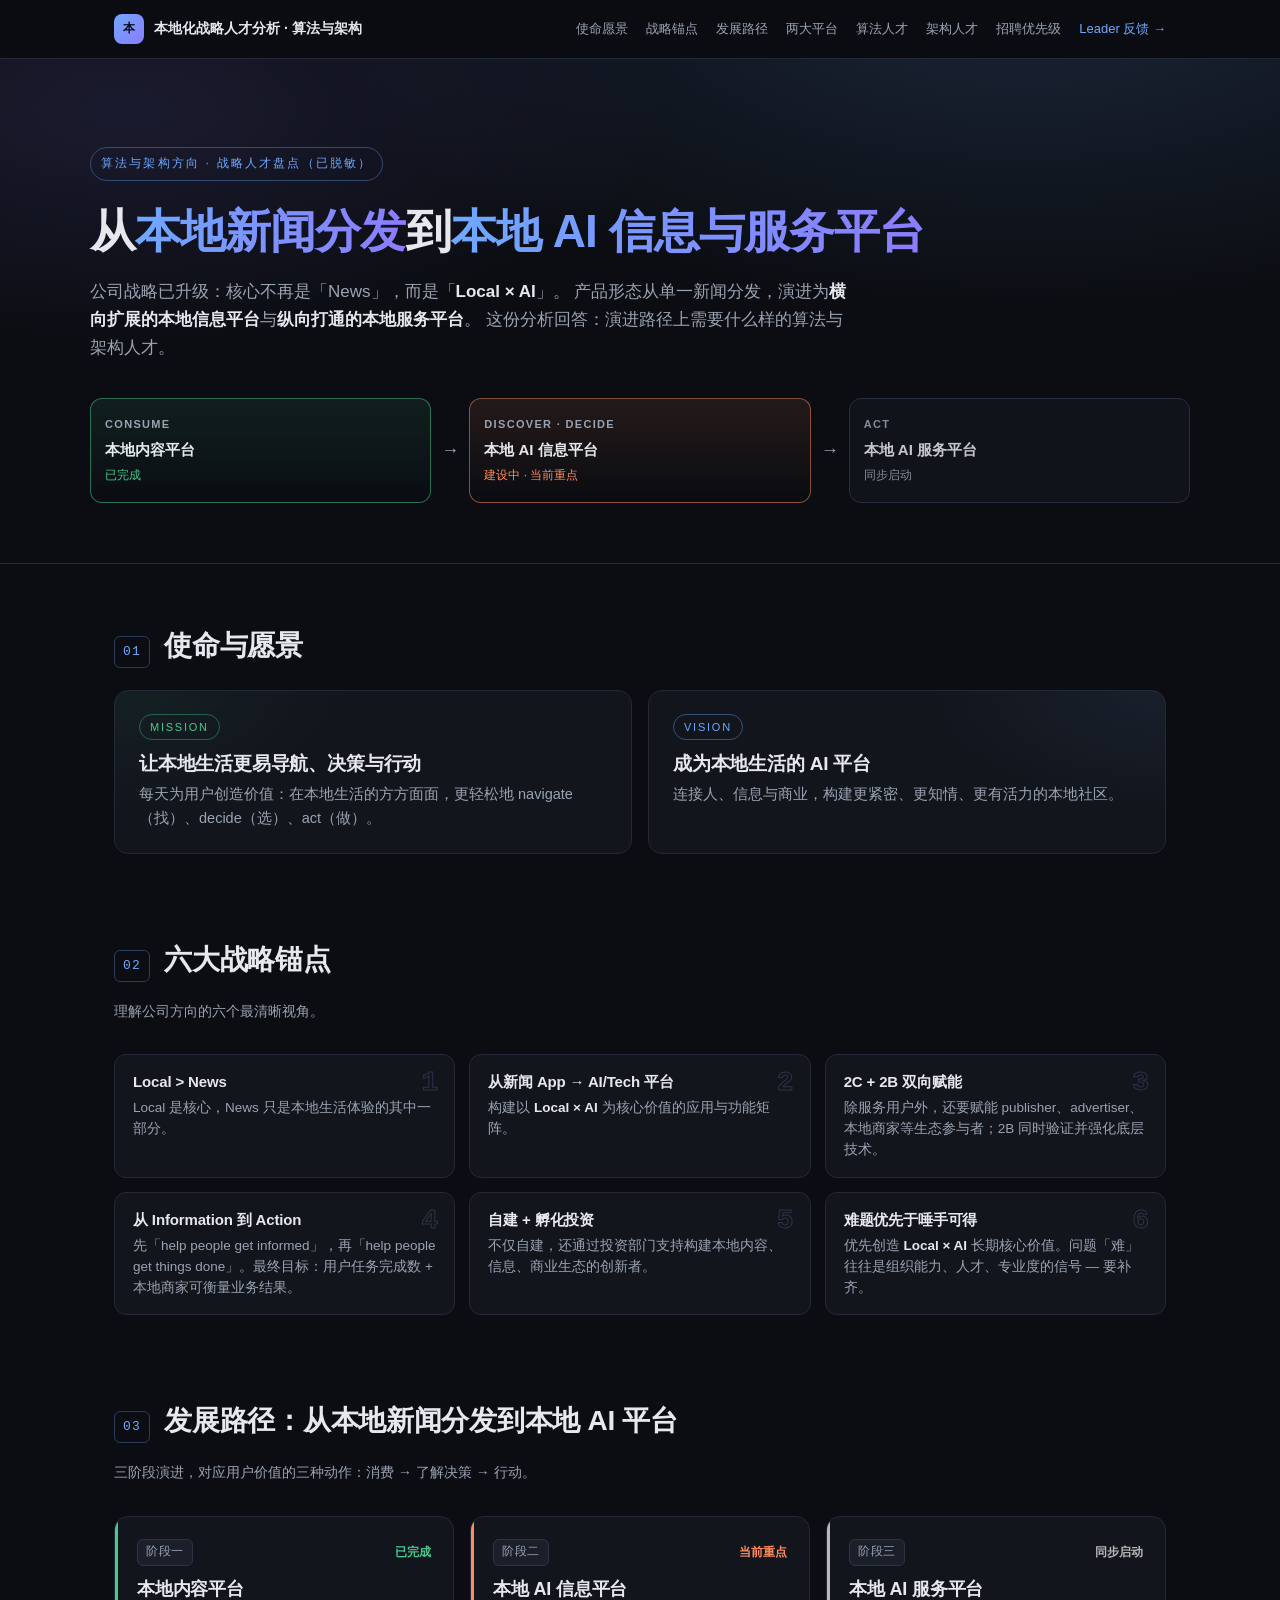
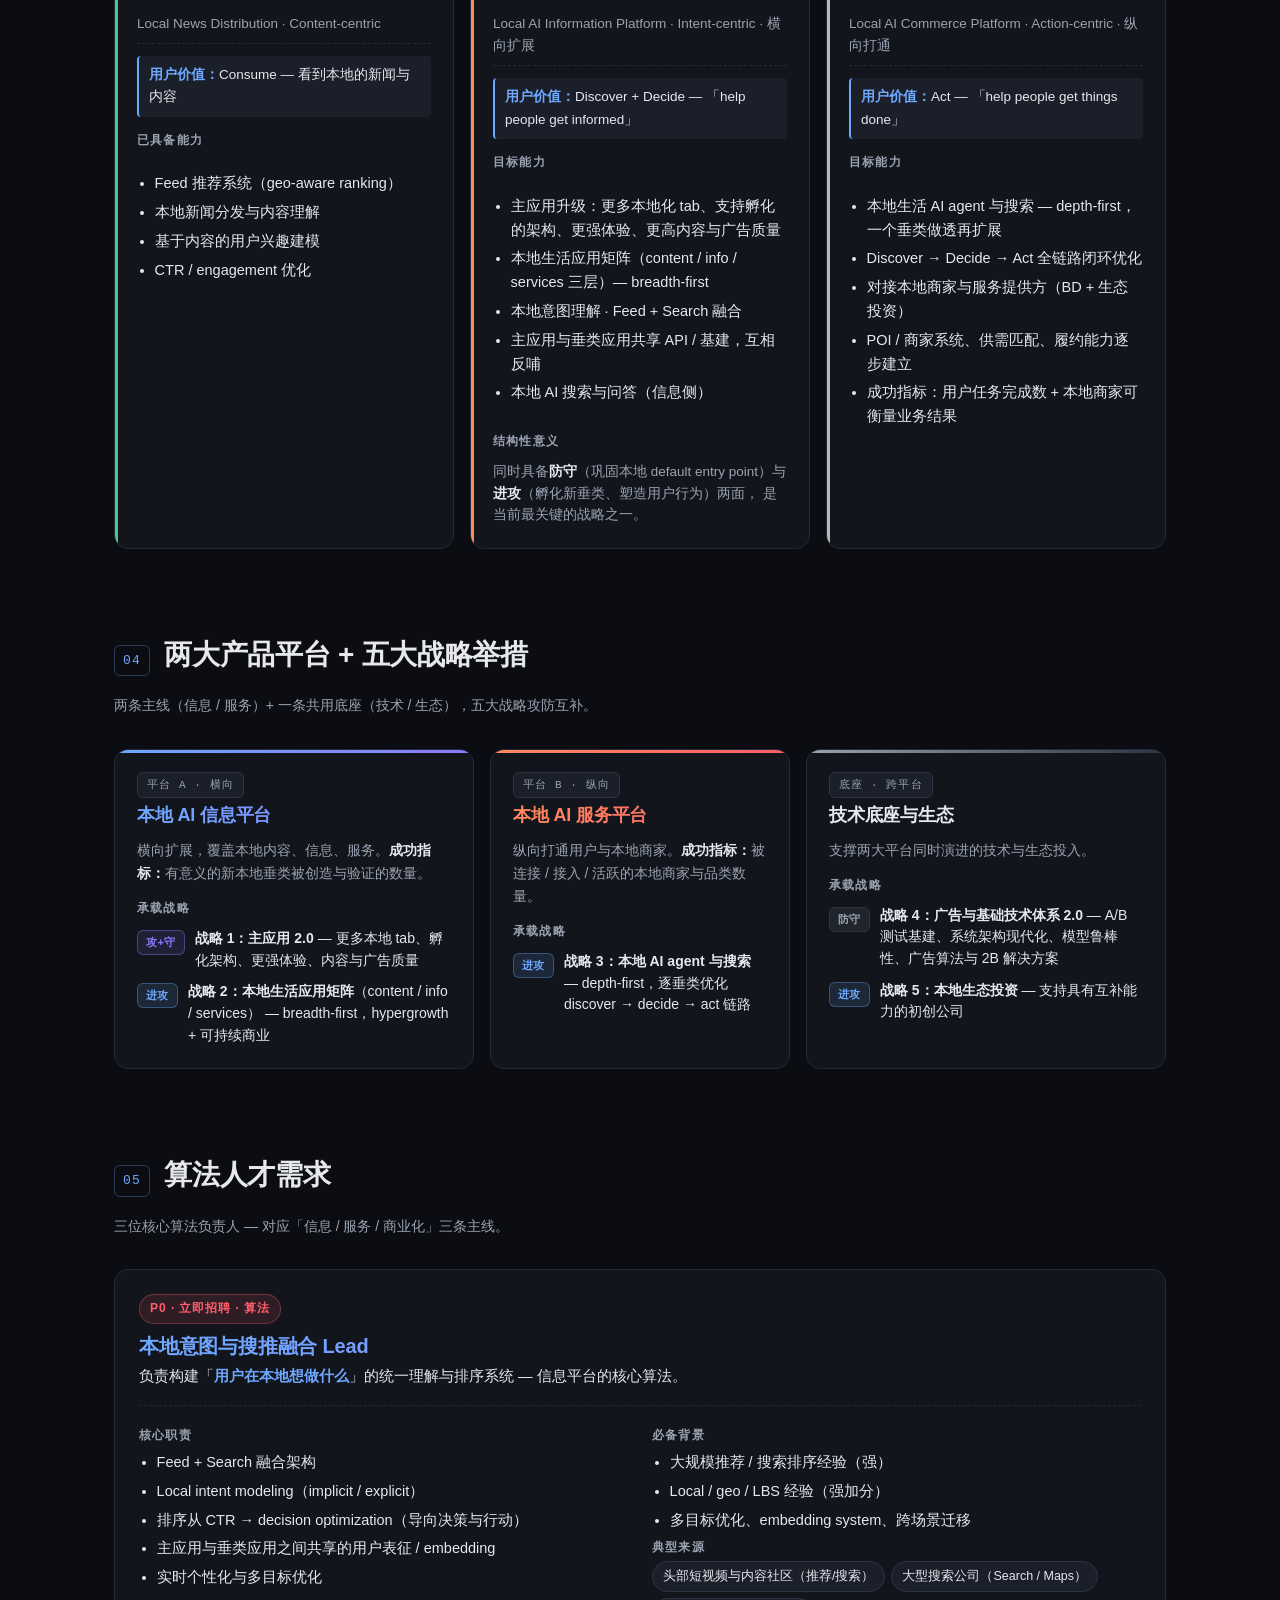
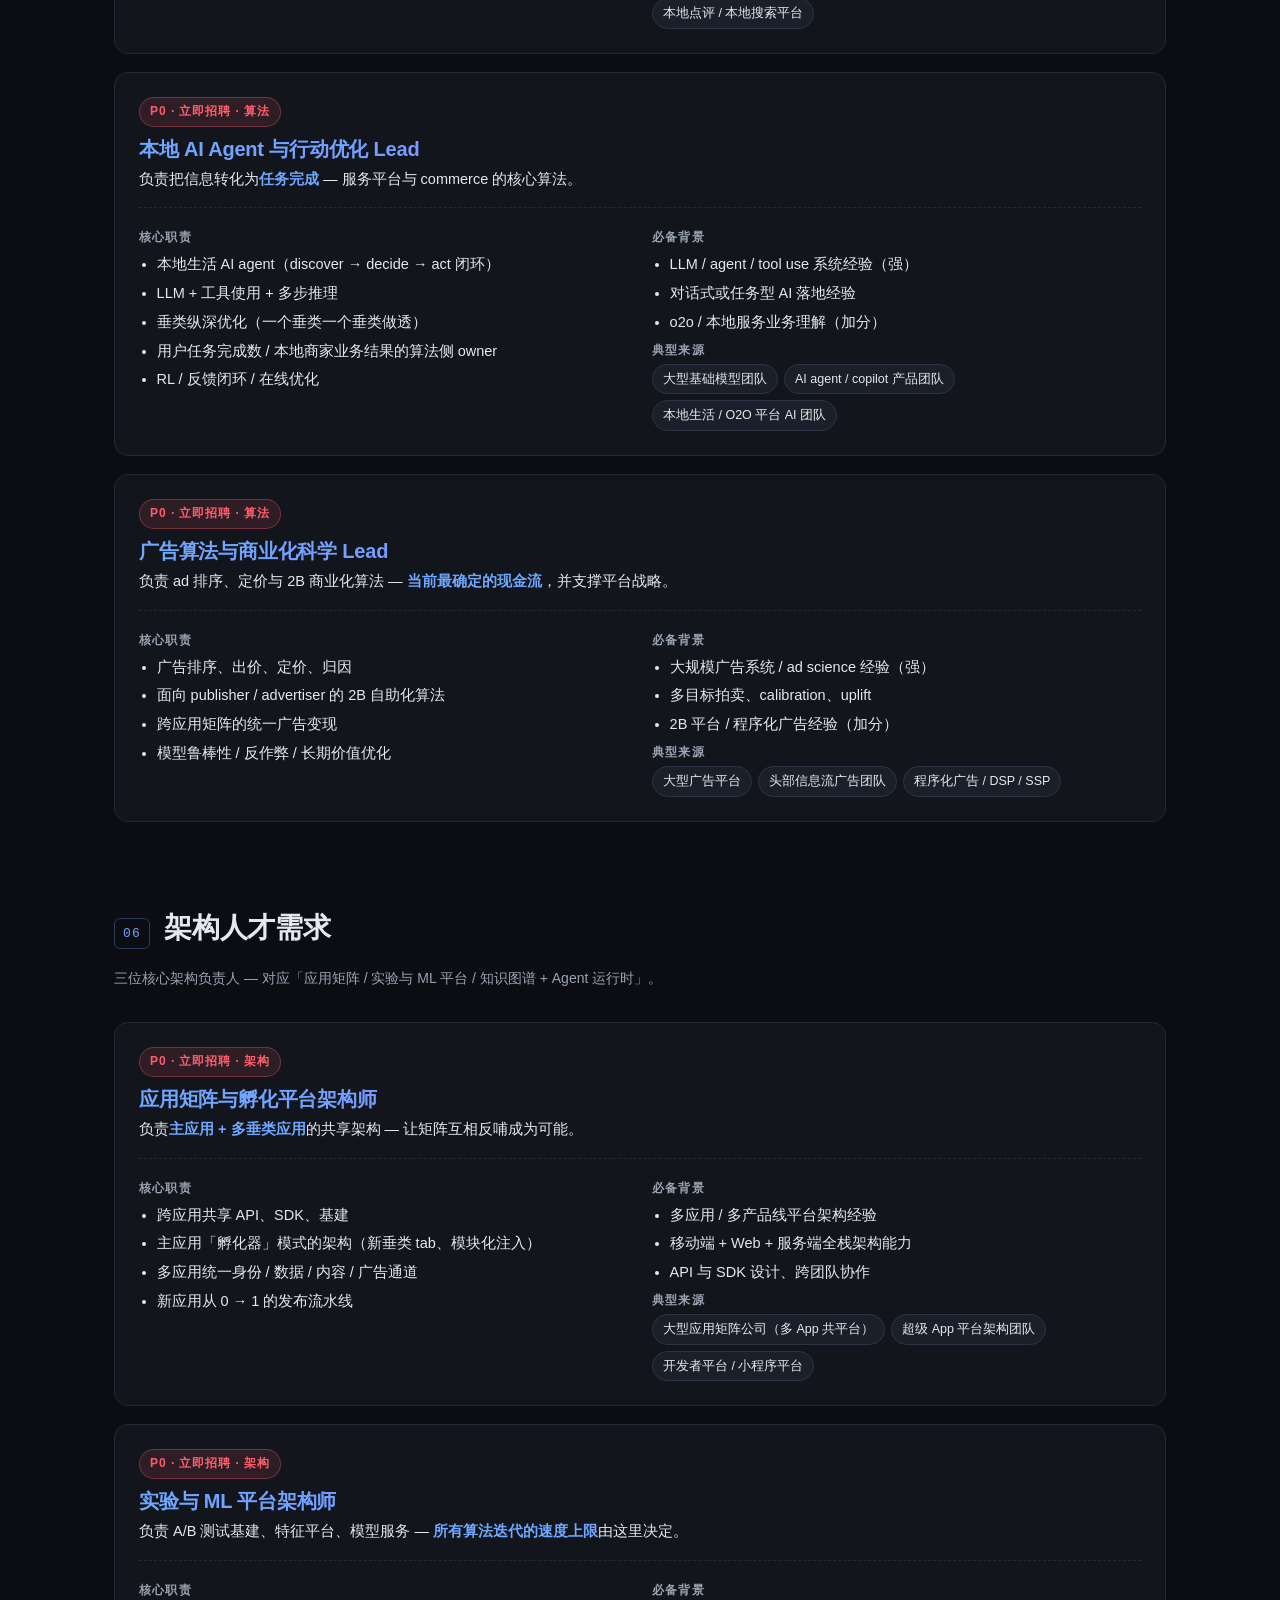
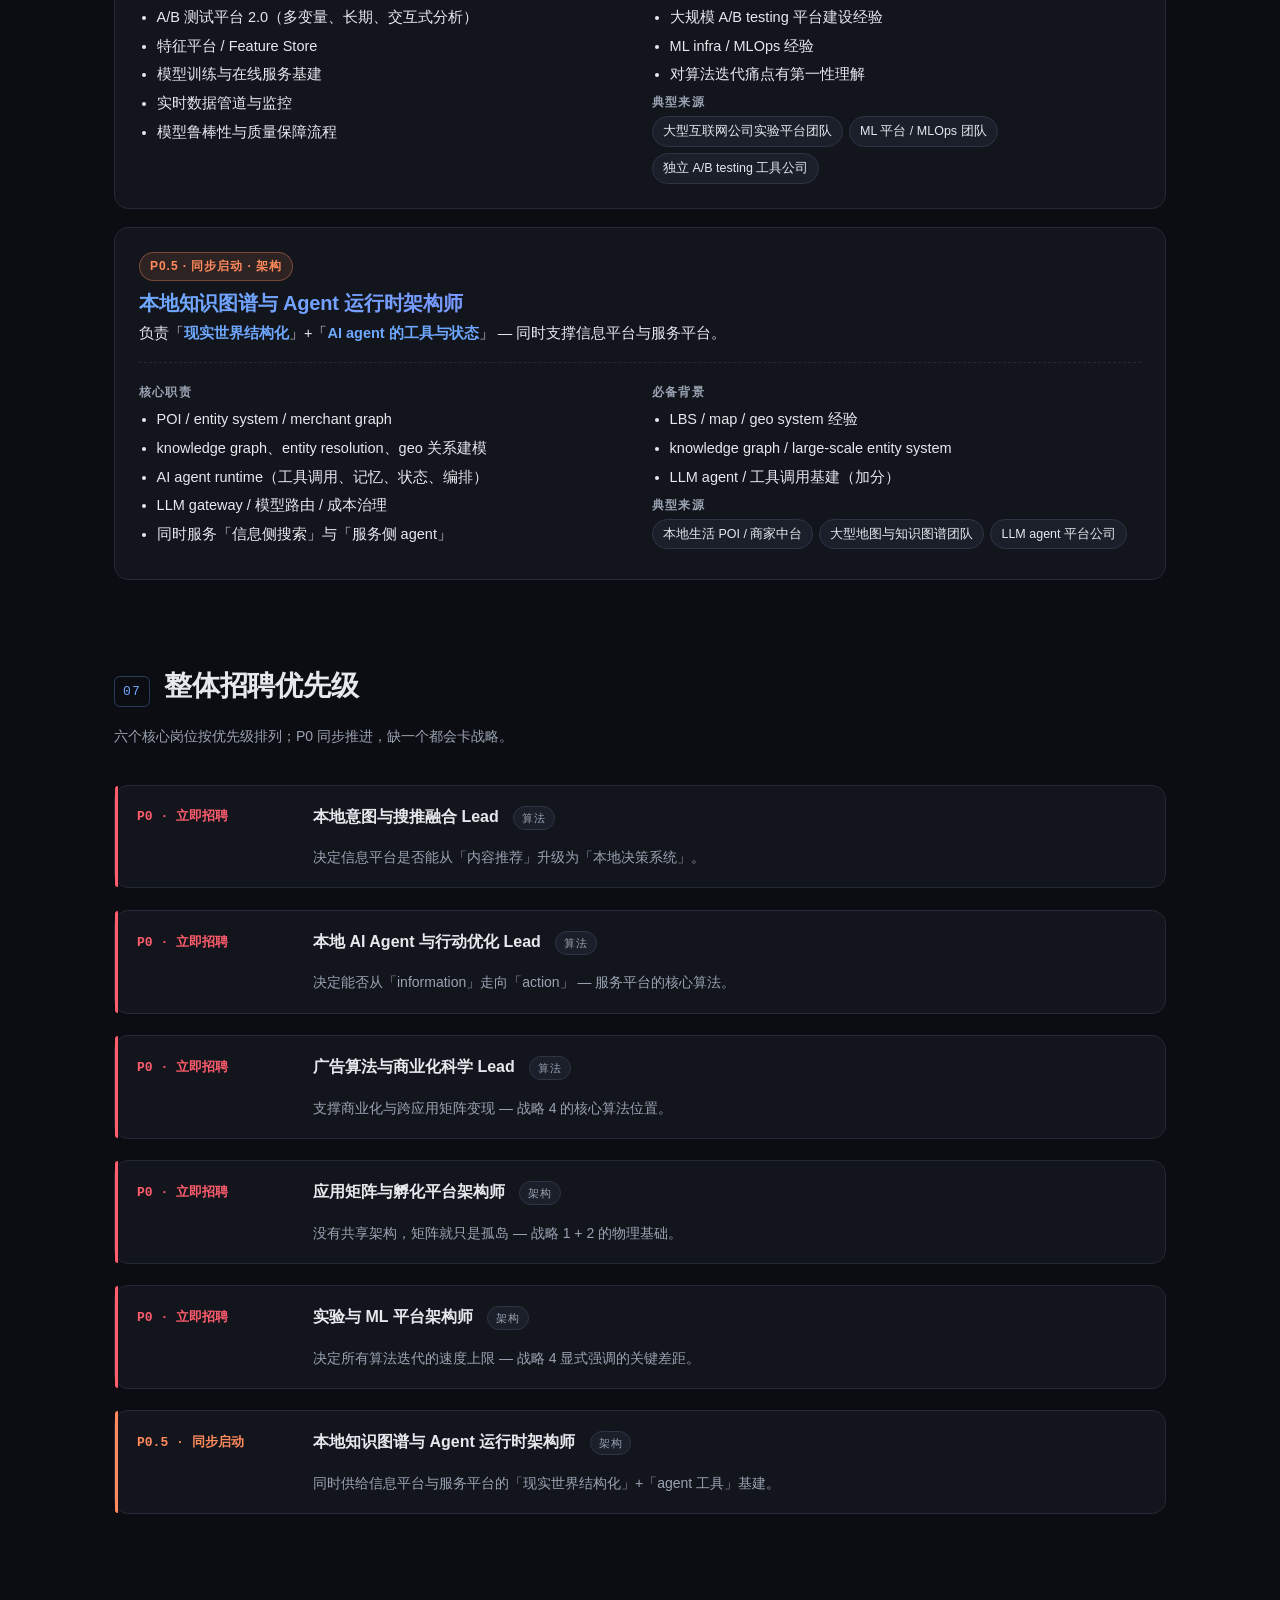
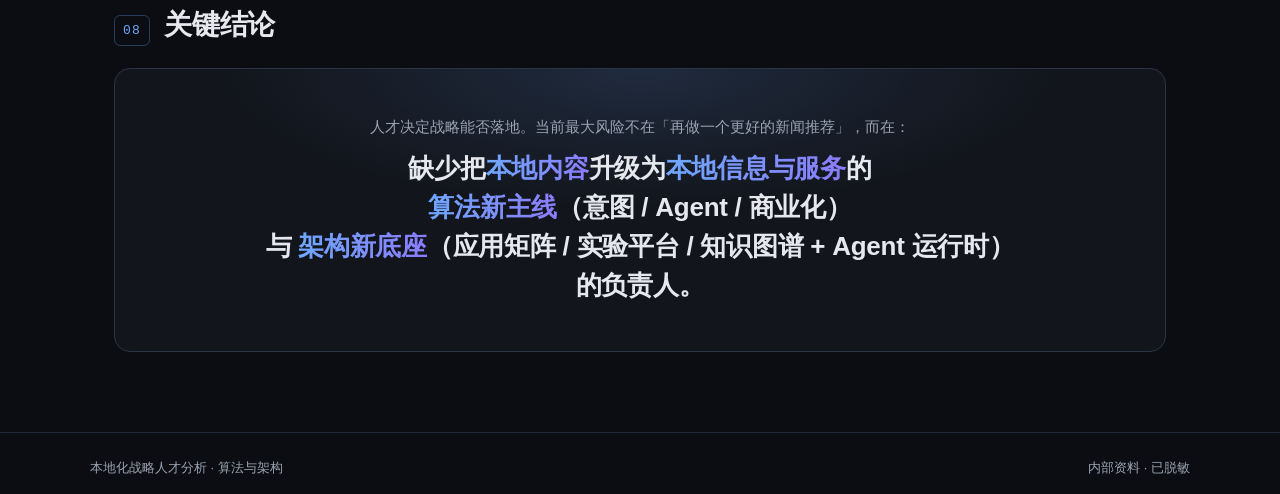
==== commit 68e21074: "feat: 新增 Leader 反馈整理页 feedback.html（已脱敏） - 三方视角概览（A 算法 / B 产品架构 / C 商业化） - 共识、关键张力 T1-T4、建议（按视角分组）、开" ====
--- a/index.html
+++ b/index.html
@@ -22,6 +22,7 @@
         <a href="#algo">算法人才</a>
         <a href="#arch">架构人才</a>
         <a href="#priority">招聘优先级</a>
+        <a href="./feedback.html" class="nav__back">Leader 反馈 →</a>
       </nav>
     </div>
   </header>
--- a/styles.css
+++ b/styles.css
@@ -587,6 +587,229 @@
   display: flex; justify-content: space-between; flex-wrap: wrap; gap: 10px;
 }
 
+/* ---------- Nav back link (cross-page) ---------- */
+.nav__back {
+  color: var(--accent) !important;
+  font-weight: 500;
+}
+
+/* ---------- Consensus list ---------- */
+.consensus-list {
+  display: flex; flex-direction: column; gap: 12px;
+}
+.consensus-item {
+  display: grid;
+  grid-template-columns: 56px 1fr;
+  gap: 16px;
+  align-items: flex-start;
+  background: var(--bg-elev);
+  border: 1px solid var(--border);
+  border-radius: 14px;
+  padding: 18px 22px;
+}
+.consensus-item__num {
+  display: inline-flex; align-items: center; justify-content: center;
+  width: 40px; height: 40px;
+  border-radius: 999px;
+  background: linear-gradient(135deg, var(--done), var(--accent));
+  color: #0b0d12;
+  font-weight: 700;
+  font-size: 16px;
+}
+.consensus-item__body h3 { font-size: 16px; margin-bottom: 4px; }
+.consensus-item__body p { font-size: 14.5px; color: var(--muted); margin: 0; }
+.consensus-item__body strong { color: var(--text); }
+
+/* ---------- Timeline (history) ---------- */
+.timeline {
+  list-style: none;
+  padding: 0; margin: 0;
+  position: relative;
+  display: flex; flex-direction: column; gap: 14px;
+}
+.timeline::before {
+  content: "";
+  position: absolute;
+  left: 19px; top: 8px; bottom: 8px;
+  width: 2px;
+  background: var(--border-strong);
+}
+.timeline__item {
+  position: relative;
+  display: grid;
+  grid-template-columns: 40px 1fr;
+  gap: 16px;
+  align-items: flex-start;
+}
+.timeline__dot {
+  position: relative; z-index: 1;
+  display: inline-flex; align-items: center; justify-content: center;
+  width: 40px; height: 40px;
+  border-radius: 999px;
+  border: 2px solid var(--border-strong);
+  background: var(--bg);
+  font-weight: 700;
+  font-size: 14px;
+  color: var(--muted);
+}
+.timeline--fail .timeline__dot {
+  border-color: rgba(255,93,108,0.5);
+  color: var(--danger);
+}
+.timeline--win .timeline__dot {
+  border-color: var(--done);
+  background: rgba(69,201,142,0.15);
+  color: var(--done);
+}
+.timeline__body {
+  background: var(--bg-elev);
+  border: 1px solid var(--border);
+  border-radius: 12px;
+  padding: 16px 18px;
+}
+.timeline--win .timeline__body {
+  border-color: rgba(69,201,142,0.35);
+  background: linear-gradient(180deg, rgba(69,201,142,0.06), var(--bg-elev));
+}
+.timeline__body h3 { font-size: 16px; margin-bottom: 6px; }
+.timeline__what {
+  font-size: 13.5px; color: var(--muted);
+  margin: 0 0 8px; line-height: 1.55;
+}
+.timeline__why {
+  font-size: 14px; margin: 0; line-height: 1.55;
+}
+.timeline__why strong { color: var(--text); }
+
+/* learning callout (after timeline) */
+.learning {
+  margin-top: 18px;
+  display: grid;
+  grid-template-columns: auto 1fr;
+  gap: 14px; align-items: center;
+  background: linear-gradient(90deg, rgba(110,168,255,0.10), rgba(139,124,255,0.10));
+  border: 1px solid var(--border-strong);
+  border-radius: 12px;
+  padding: 16px 18px;
+}
+.learning__tag {
+  font-family: ui-monospace, SFMono-Regular, Menlo, monospace;
+  font-size: 12px; letter-spacing: 0.08em;
+  padding: 4px 10px;
+  border-radius: 6px;
+  background: var(--bg);
+  color: var(--accent);
+  border: 1px solid rgba(110,168,255,0.4);
+  white-space: nowrap;
+}
+.learning p {
+  margin: 0; font-size: 14.5px; line-height: 1.6;
+}
+.learning p strong { color: var(--text); }
+.learning p u {
+  text-decoration-color: var(--gap);
+  text-underline-offset: 3px;
+}
+
+/* ---------- Tensions ---------- */
+.tensions {
+  display: grid;
+  grid-template-columns: repeat(2, 1fr);
+  gap: 16px;
+}
+.tension {
+  background: var(--bg-elev);
+  border: 1px solid var(--border);
+  border-radius: 14px;
+  padding: 20px 22px;
+  position: relative;
+}
+.tension::before {
+  content: ""; position: absolute; left: 0; top: 0; bottom: 0; width: 3px;
+  background: var(--gap);
+  border-radius: 14px 0 0 14px;
+}
+.tension__head { margin-bottom: 10px; }
+.tension__tag {
+  display: inline-block;
+  font-family: ui-monospace, SFMono-Regular, Menlo, monospace;
+  font-size: 11px; letter-spacing: 0.08em;
+  padding: 3px 8px;
+  border-radius: 6px;
+  background: rgba(255,138,92,0.10);
+  color: var(--gap);
+  border: 1px solid rgba(255,138,92,0.35);
+  margin-bottom: 8px;
+}
+.tension h3 { font-size: 16px; }
+.tension ul { font-size: 14px; line-height: 1.6; margin: 0; }
+.tension ul strong { color: var(--text); }
+.tension__close {
+  margin: 10px 0 0;
+  padding-top: 10px;
+  border-top: 1px dashed var(--border);
+  font-size: 13.5px;
+  color: var(--gap);
+  font-weight: 500;
+}
+
+/* mini table inside tension card */
+.mini-table {
+  width: 100%;
+  border-collapse: collapse;
+  font-size: 13.5px;
+  margin: 6px 0 0;
+}
+.mini-table th, .mini-table td {
+  text-align: left;
+  padding: 7px 10px;
+  border-bottom: 1px solid var(--border);
+}
+.mini-table th {
+  color: var(--muted);
+  font-weight: 500;
+  font-size: 12px;
+  text-transform: uppercase;
+  letter-spacing: 0.06em;
+  border-bottom-color: var(--border-strong);
+}
+.mini-table tr:last-child td { border-bottom: none; }
+
+/* ---------- Open questions ---------- */
+.questions {
+  list-style: none;
+  padding: 0; margin: 0;
+  display: flex; flex-direction: column; gap: 10px;
+}
+.question {
+  display: grid;
+  grid-template-columns: 56px 1fr;
+  gap: 16px;
+  align-items: center;
+  background: var(--bg-elev);
+  border: 1px solid var(--border);
+  border-radius: 12px;
+  padding: 14px 20px;
+}
+.question__num {
+  font-family: ui-monospace, SFMono-Regular, Menlo, monospace;
+  font-size: 18px; font-weight: 700;
+  color: var(--accent);
+  letter-spacing: 0.04em;
+}
+.question__body {
+  display: flex; flex-direction: column; gap: 6px;
+}
+.question__text {
+  margin: 0; font-size: 15px; line-height: 1.5;
+}
+.question__text strong { color: var(--accent); }
+.question__who {
+  font-size: 11.5px;
+  color: var(--muted);
+  letter-spacing: 0.04em;
+}
+
 /* ---------- Responsive ---------- */
 @media (max-width: 900px) {
   .stages { grid-template-columns: 1fr; }
@@ -597,6 +820,7 @@
   .mv-grid { grid-template-columns: 1fr; }
   .anchors { grid-template-columns: repeat(2, 1fr); }
   .pillars { grid-template-columns: 1fr; }
+  .tensions { grid-template-columns: 1fr; }
   .nav { display: none; }
   .hero { padding-top: 56px; }
 }
